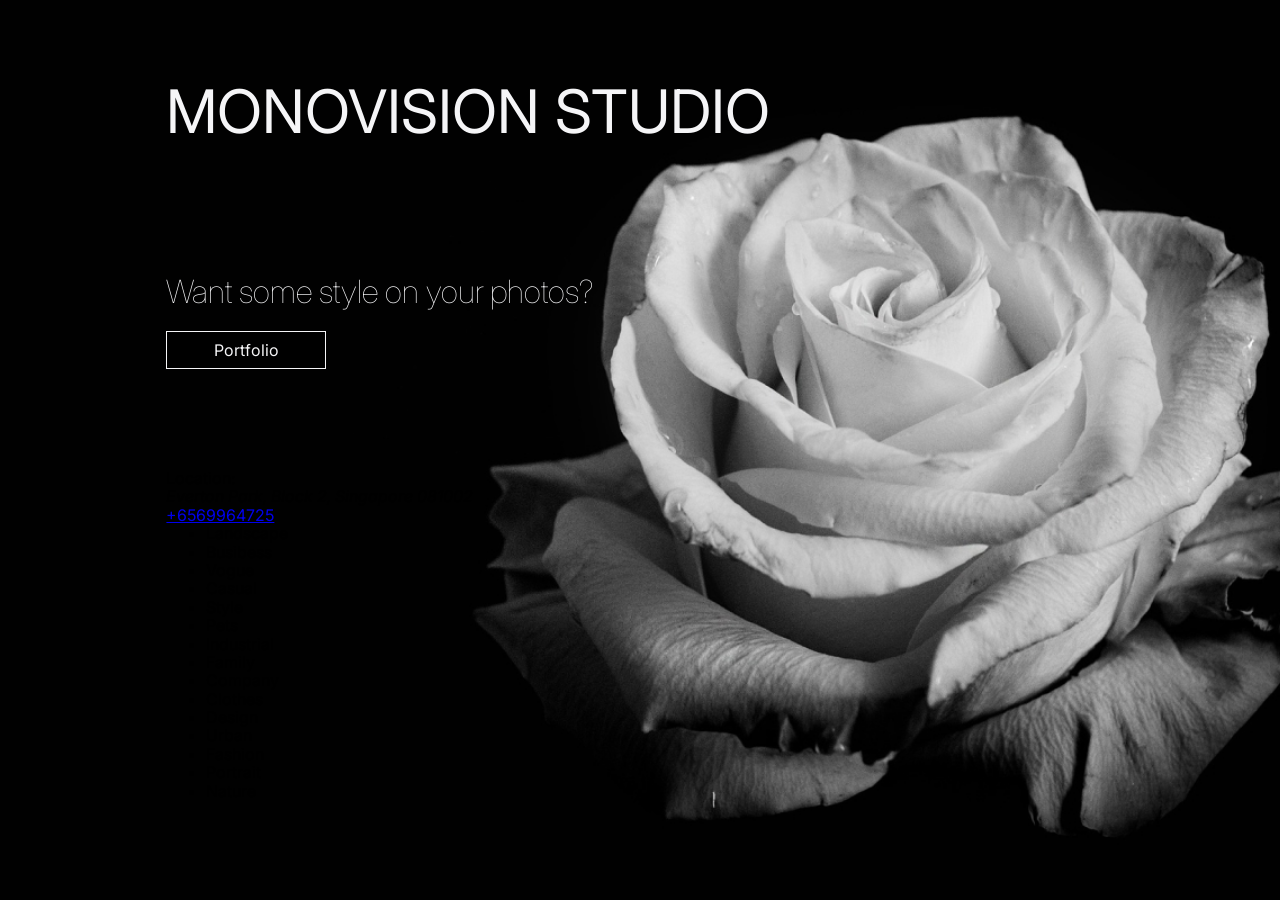
==== src/index.html @ ea8bfd0a "first commit" ====
<!DOCTYPE html>
<html lang="en">
	<head>
		<meta charset="UTF-8" />
		<meta name="viewport" content="width=device-width, initial-scale=1.0" />
		<meta name="description" content="Website for Monovision Studio" />
		<meta name="author" content="Awesome student" />
		<title>Monovision Studio</title>
		<link rel="stylesheet" href="css/modern-normalize.min.css" />
		<link
			href="https://fonts.googleapis.com/css2?family=Inter:ital,opsz,wght@0,14..32,100..900;1,14..32,100..900&display=swap"
			rel="stylesheet"
		/>
		<link rel="stylesheet" href="css/style.css" />
	</head>
	<body>
		<main>
			<section class="promo">
				<div class="container">
					<h1 class="promo__title">
						Monovision Studio
					</h1>
					<h2 class="promo__subtitle">
						Want some style on your photos?
					</h2>
					<button class="btn">
						portfolio
					</button>
					<div class="promo__address">
						Location:
						<address>
							Everton Park, Block 2, Singapore 081002
						</address>
						<a href="tel:+6569964725">
								+6569964725
						</a>
					</div>
					<ul class="keywords">
					<li>Landscape</li>
					<li>Busibess</li>
					<li>Vogue</li>
					<li>Casual</li>
					<li>Style</li>
					<li>Pets</li>
					<li>Industrial</li>
					<li>Family</li>
					<li>Company</li>
					<li>Clothes</li>
					<li>Design</li>
					<li>Urban</li>
					<li>Fashion</li>
					<li>Portrait</li>
					<li>Nature</li>
				</ul>
				</div>
			</section>
		</main>
	</body>
</html>
---- src/css/style.css ----
h1,
h2,
h3,
h4,
h5,
figure,
p,
ol,
ul {
	margin: 0;
}

ol[role="list"],
ul[role="list"] {
	list-style: none;
	padding-inline: 0;
}

h1,
h2,
h3,
h4,
h5 {
	font-size: inherit;
	font-weight: inherit;
}

img {
	display: block;
	max-inline-size: 100%;
}

html {
	font-family: "Inter", sans-serif;
}

:root {
	--light-color: #f5f5f7;
	--dark-color: #221f20;
	--container-padding-inline: 13%;
	--footer-padding-inline: 10%;
}

.container {
	padding: 0 var(--container-padding-inline);
}

.promo {
	min-height: 100vh;
	background: url('../img/main_bg.jpg') center center / cover no-repeat;
	padding-top: 75px;

	.promo__title {
		font-family: 'Inter';
		font-style: normal;
		font-weight: 400;
		font-size: 60px;
		line-height: 73px;
		text-transform: uppercase;
		color: var(--light-color, #f5f5f7);
    }

	.promo__subtitle{
		padding-top: 124px;
		font-family: 'Inter';
		font-style: normal;
		font-weight: 100;
		font-size: 32px;
		line-height: 39px;
		color: var(--light-color, #F5F5F7);
	}
}

.btn {
	margin-top: 20px;
	width: 160px;
	height: 38px;
	border: 1px solid var(--light-color, #F5F5F7);
	font-size: 16px;
	font-weight: Thin;
	color: var(--light-color, #F5F5F7);
	background-color: #000;
	font-family: 'Inter';
	text-transform: capitalize;
}

.promo__address {
	margin-top: 100px;
}
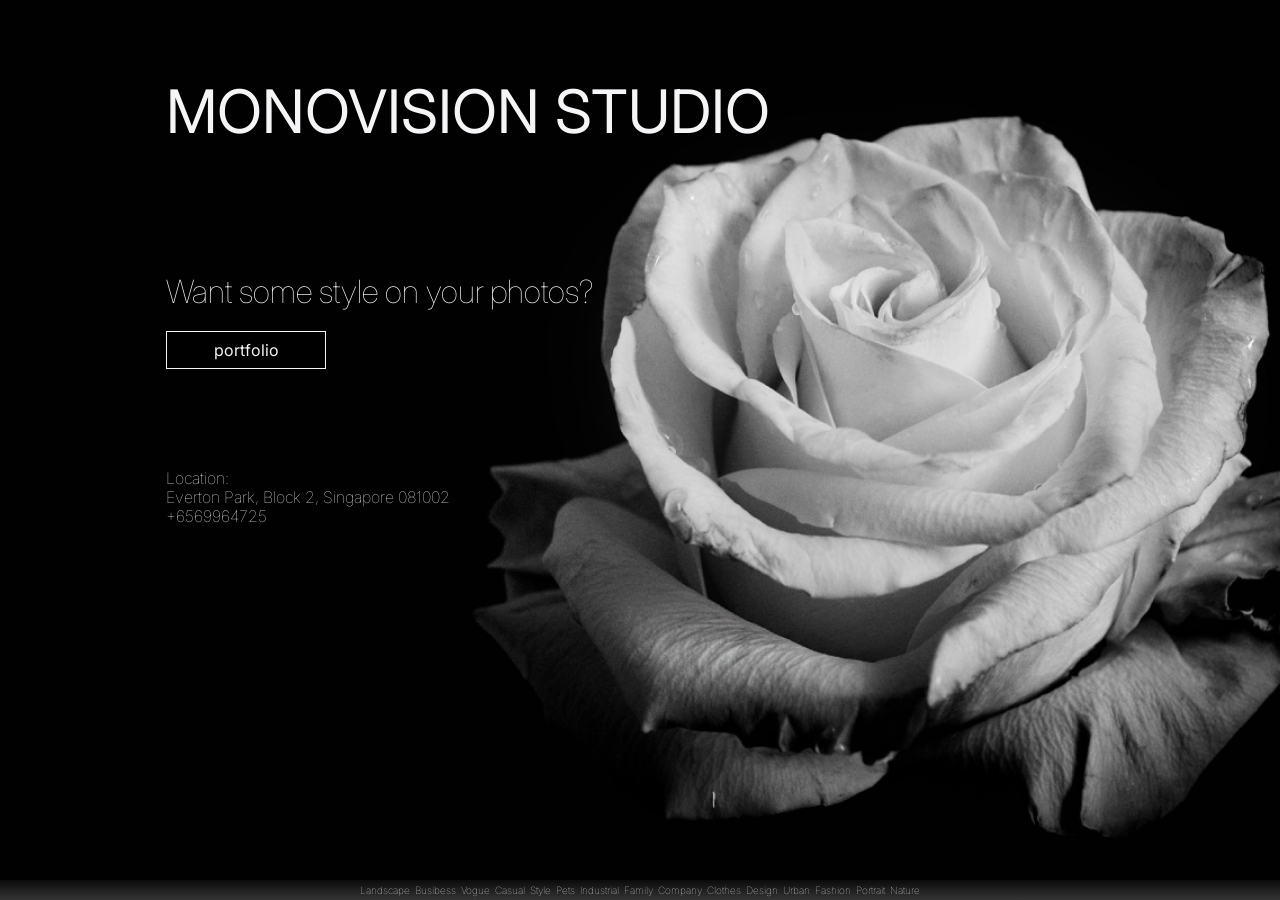
==== commit cf439b01: "first section ready" ====
--- a/src/index.html
+++ b/src/index.html
@@ -23,9 +23,9 @@
 					<h2 class="promo__subtitle">
 						Want some style on your photos?
 					</h2>
-					<button class="btn">
+					<a href="#" class="btn">
 						portfolio
-					</button>
+					</a>
 					<div class="promo__address">
 						Location:
 						<address>
@@ -35,7 +35,8 @@
 								+6569964725
 						</a>
 					</div>
-					<ul class="keywords">
+				</div>
+				<ul class="keywords">
 					<li>Landscape</li>
 					<li>Busibess</li>
 					<li>Vogue</li>
@@ -52,7 +53,6 @@
 					<li>Portrait</li>
 					<li>Nature</li>
 				</ul>
-				</div>
 			</section>
 		</main>
 	</body>
--- a/src/css/style.css
+++ b/src/css/style.css
@@ -46,6 +46,7 @@
 }
 
 .promo {
+	position: relative;
 	min-height: 100vh;
 	background: url('../img/main_bg.jpg') center center / cover no-repeat;
 	padding-top: 75px;
@@ -69,21 +70,80 @@
 		line-height: 39px;
 		color: var(--light-color, #F5F5F7);
 	}
+
+	.promo__address {
+		margin-top: 100px;
+		font-family: 'Inter';
+		font-style: normal;
+		font-weight: 100;
+		font-size: 16px;
+		line-height: 19px;
+		color: #F5F5F7;
+			address {
+				font-family: 'Inter';
+				font-style: normal;
+				font-weight: 100;
+				font-size: 16px;
+				line-height: 19px;
+				color: inherit;
+			}
+			a {
+				font-family: 'Inter';
+				font-style: normal;
+				font-weight: 100;
+				font-size: 16px;
+				line-height: 19px;
+				color: inherit;
+				text-decoration: none;
+			}
+	}
+
 }
 
 .btn {
+	display: flex;
+	justify-content: center;
+	align-items: center;
+	text-align: center;
 	margin-top: 20px;
+	text-decoration: none;
 	width: 160px;
-	height: 38px;
+	min-height: 38px;
+	padding: 3px 10px;
 	border: 1px solid var(--light-color, #F5F5F7);
 	font-size: 16px;
 	font-weight: Thin;
 	color: var(--light-color, #F5F5F7);
 	background-color: #000;
-	font-family: 'Inter';
-	text-transform: capitalize;
+	cursor: pointer;
 }
 
-.promo__address {
-	margin-top: 100px;
+.btn:hover {
+	border: 1px solid rgb(255, 168, 255);
+}
+
+.keywords {
+	display: flex;
+	justify-content: space-between;
+	align-items: center;
+	gap: 5px;
+	position: absolute;
+	bottom: 0;
+	width: 100%;
+	height: 20px;
+	padding: 0 360px;
+	background: linear-gradient(
+		180deg,
+		rgba(255, 255, 255, 0.04) 0%,
+		rgba(255, 255, 255, 0.12) 50%,
+		rgba(255, 255, 255, 0.2) 100%
+	);
+	li {
+		list-style-type: none;
+		color: var(--light-color);
+		font-size: 10px;
+		font-weight: 100;
+		line-height: 12px;
+	}
+	
 }
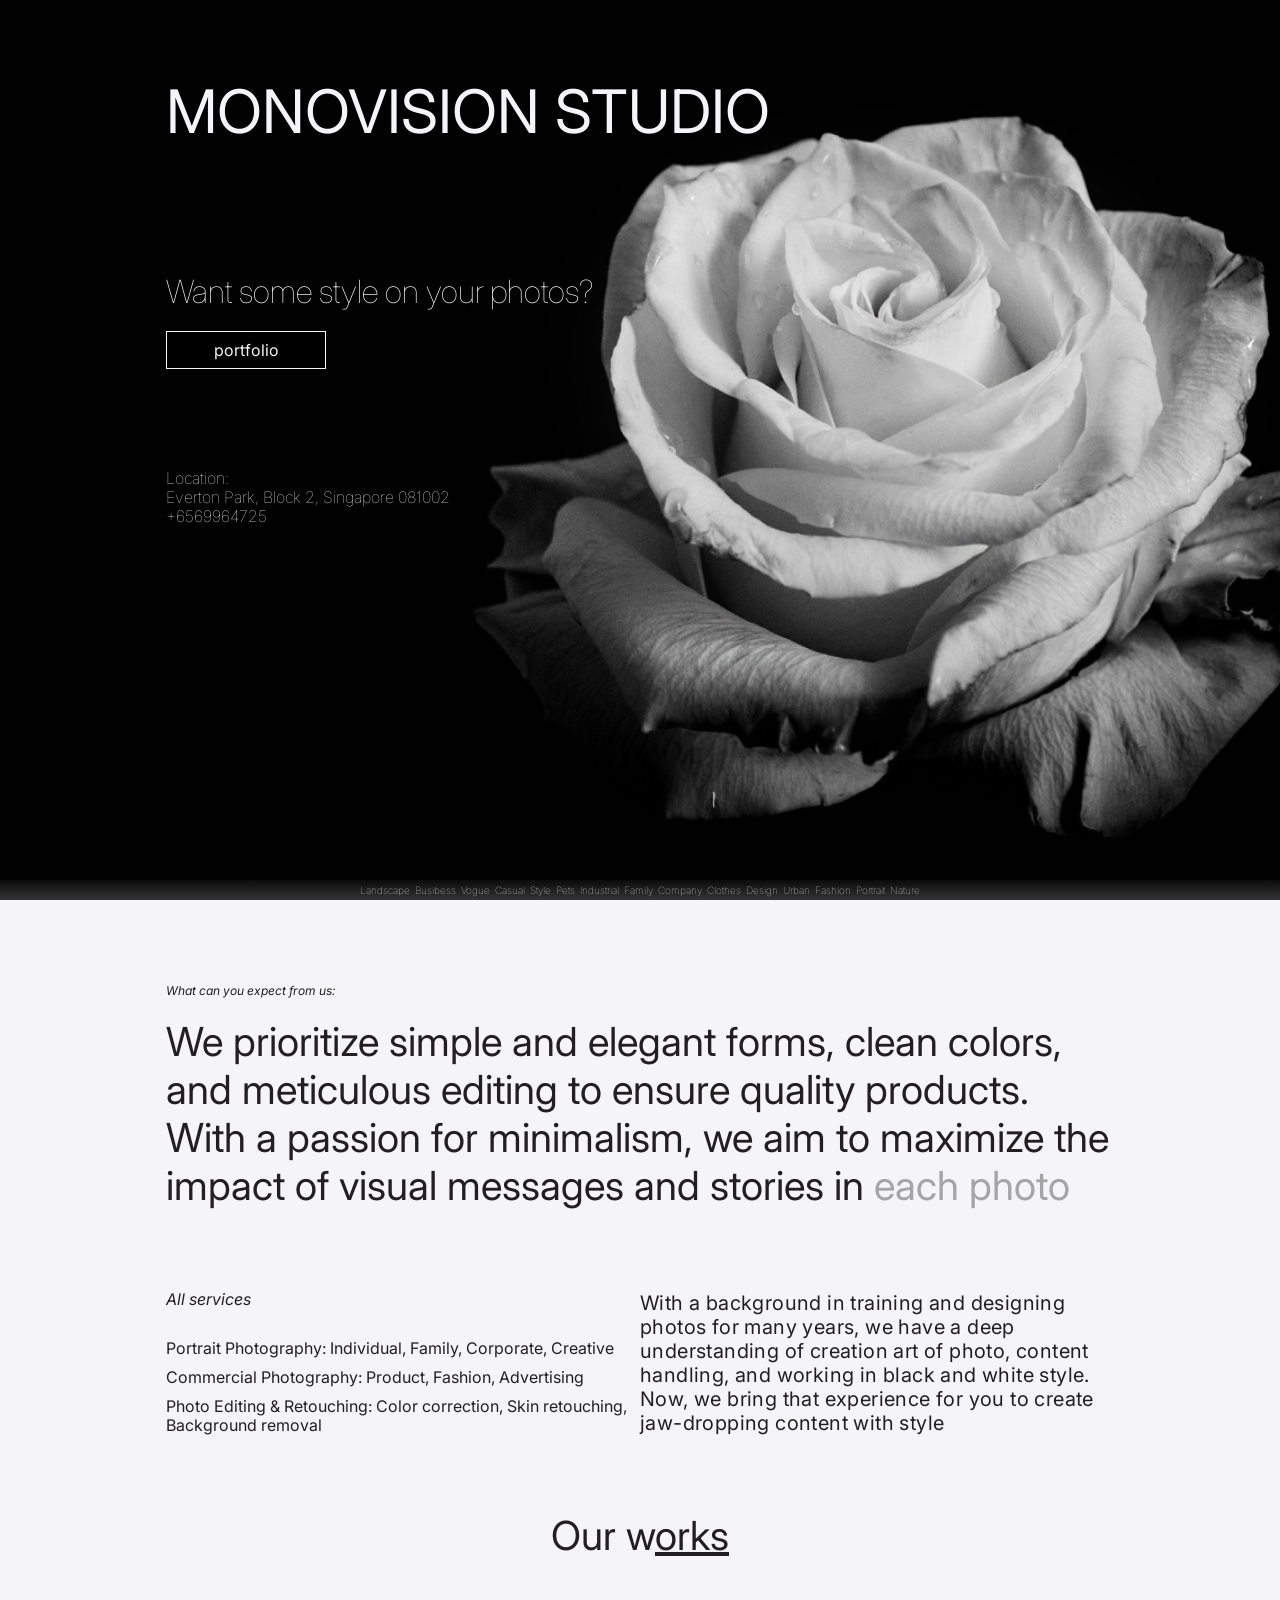
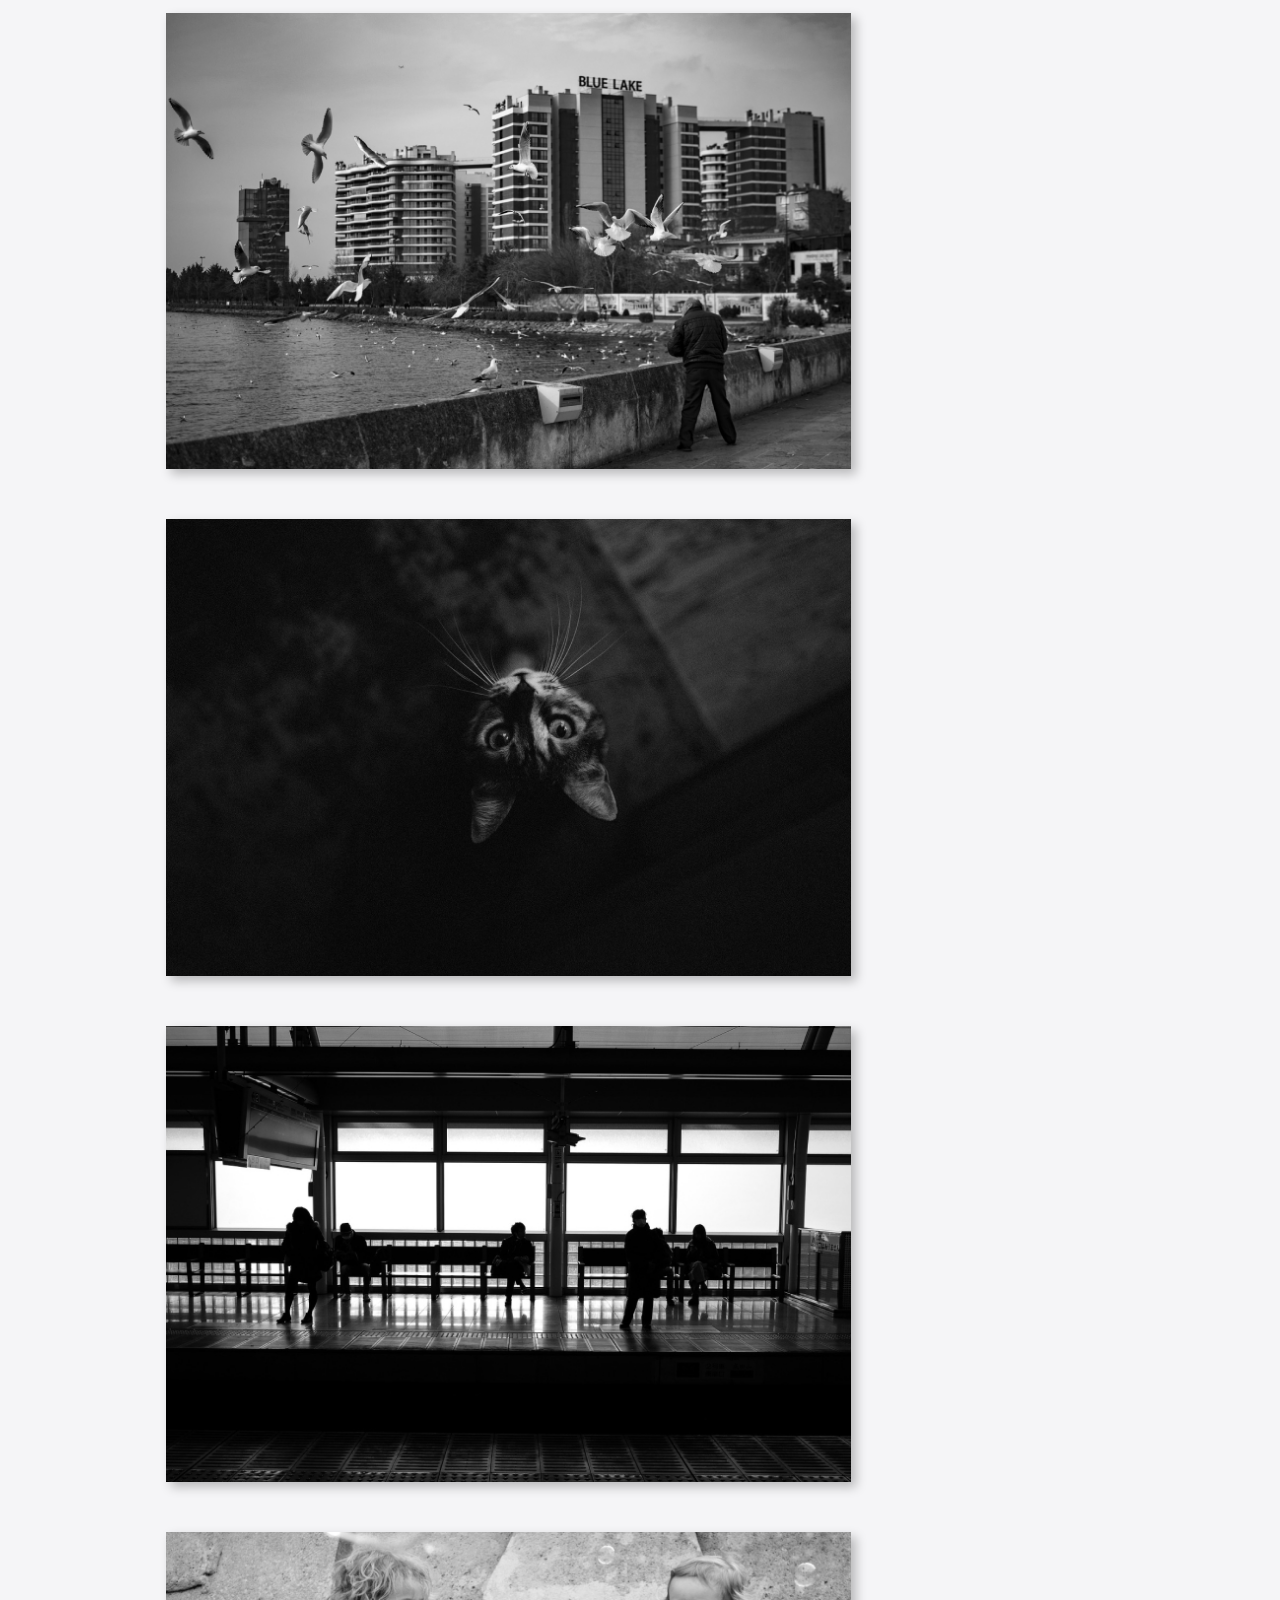
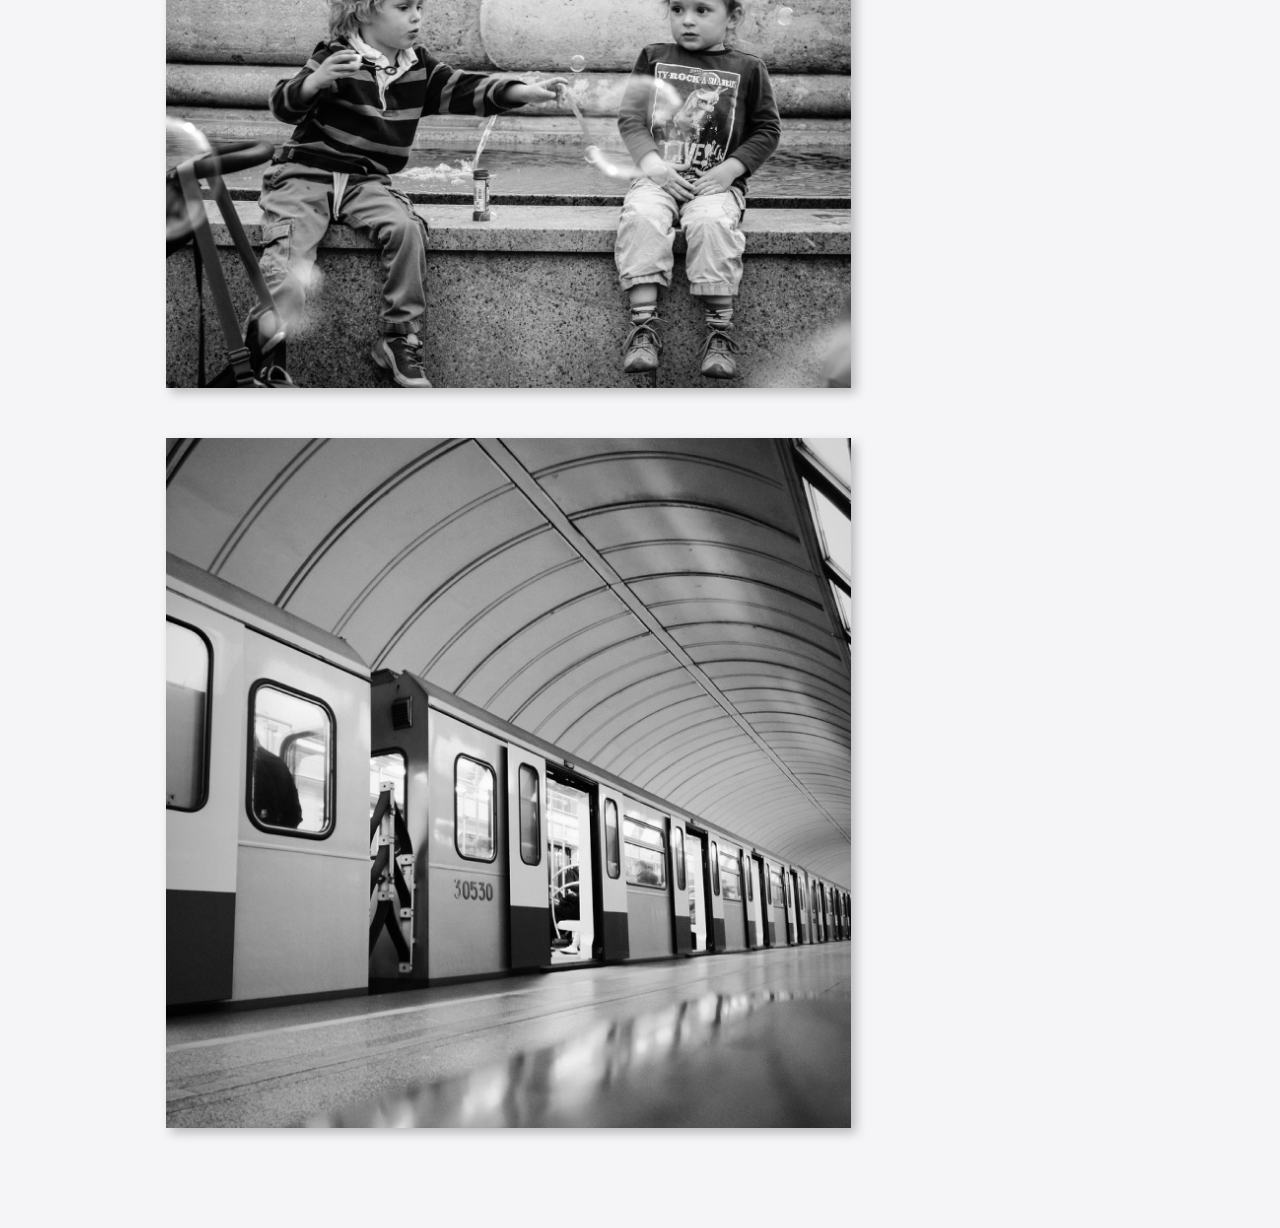
==== commit 94e4e303: "three sections added" ====
--- a/src/index.html
+++ b/src/index.html
@@ -54,6 +54,50 @@
 					<li>Nature</li>
 				</ul>
 			</section>
+			<section class="about">
+				<div class="container">
+					<h2 class="about__title">
+						What can you expect from us:
+					</h2>
+					<p class="about__text">
+						We prioritize simple and elegant forms, clean colors, and meticulous editing to ensure quality products. With a passion for minimalism, we aim to maximize the impact of visual messages and stories in <span>each photo</span>
+					</p>
+					<div class="about__services-types">
+						<div class="about__services">
+							<div class="about__services__subtitle">
+								All services
+							</div>
+							<ul class="about__services-list">
+								<li>Portrait Photography: Individual, Family, Corporate, Creative
+								</li>
+								<li>Commercial Photography: Product, Fashion, Advertising
+								</li>
+								<li>
+								Photo Editing & Retouching: Color correction, Skin retouching, Background removal
+								</li>
+							</ul>			
+						</div>
+						<div class="about__services-text">
+							With a background in training and designing photos for many years, we have a deep understanding of creation art of photo, content handling, and working in black and white style. 
+							Now, we bring that experience for you to create jaw-dropping content with style
+						</div>
+					</div>
+				</div>
+			</section>
+			<section class="works">
+				<div class="container">
+					<h2 class="works__title">
+						Our w<span>orks</span>
+					</h2>
+					<div class="works__templates">
+						<img src="img/works/bridge.jpg" alt="bridge" class="works__templates-pics">
+						<img src="img/works/cat.jpg" alt="cat" class="works__templates-pics">
+						<img src="img/works/train.jpg" alt="train" class="works__templates-pics">
+						<img src="img/works/children.jpg" alt="children" class="works__templates-pics">
+						<img src="img/works/underground.jpg" alt="underground" class="works__templates-pics">
+					</div>
+				</div>
+			</section>
 		</main>
 	</body>
 </html>
--- a/src/css/style.css
+++ b/src/css/style.css
@@ -146,4 +146,120 @@
 		line-height: 12px;
 	}
 	
-}+}
+
+.about {
+	background-color: var(--light-color);
+	padding-top: 83px;
+
+		.about__title {
+		font-style: italic;
+		font-weight: 400;
+		font-size: 12px;
+		line-height: 15px;
+		color: var(--dark-color);
+		}
+
+		.about__text {
+		padding-top: 20px;
+		max-width: 1100px;
+		min-height: 192px;
+		font-style: normal;
+		font-weight: 400;
+		font-size: 40px;
+		line-height: 48px;
+		color: var(--dark-color);
+
+			span {
+				color: #A5A5A5;
+			}
+		}
+
+	.about__services-types {
+		padding-top: 80px;
+		display: flex;
+		justify-content: space-between;
+
+		.about__services {
+			max-width: 50%;
+		}
+
+		.about__services-text {
+			max-width: 50%;
+			align-self: end;
+			font-style: normal;
+			font-weight: 400;
+			font-size: 20px;
+			line-height: 24px;
+			letter-spacing: 0.02em;
+			color: var(--dark-color)
+		}
+
+		.about__services__subtitle {
+			font-style: italic;
+			font-weight: 400;
+			font-size: 16px;
+			line-height: 19px;
+			color: var(--dark-color);
+		}
+
+		ul {
+			margin-top: 20px;
+			padding-left: 0px;
+
+			li {
+				list-style-type: none;
+				padding-top: 10px;
+				font-style: normal;
+				font-weight: 400;
+				font-size: 16px;
+				line-height: 19px;
+				color: var(--dark-color);
+			}
+		}
+
+	}
+}
+
+.works {
+	padding-top: 77px;
+	min-height: 1000px;
+	background-color: var(--light-color);
+
+	.works__title {
+		text-align: center;
+		font-style: normal;
+		font-weight: 400;
+		font-size: 40px;
+		line-height: 48px;
+		color: var(--dark-color);
+
+			span {
+				line-height: 48px;
+				color: var(--dark-color);
+				text-decoration: underline;
+			}
+	}
+
+	.works__templates {
+		margin-top: 53px;
+		display: flex;
+		flex-wrap: wrap;
+		justify-content: center;
+		row-gap: 50px;
+		column-gap: 30px;
+		padding-bottom: 100px;
+
+		.works__templates-pics {
+			/* width: 49%; */
+			max-width: 685px;
+			background: url(bridge-4915764_1280.jpg);
+			box-shadow: 5px 5px 10px rgba(0, 0, 0, 0.25);
+		}
+
+	}
+
+	.works__templates:last-child {
+			 justify-content: start;
+		}
+}
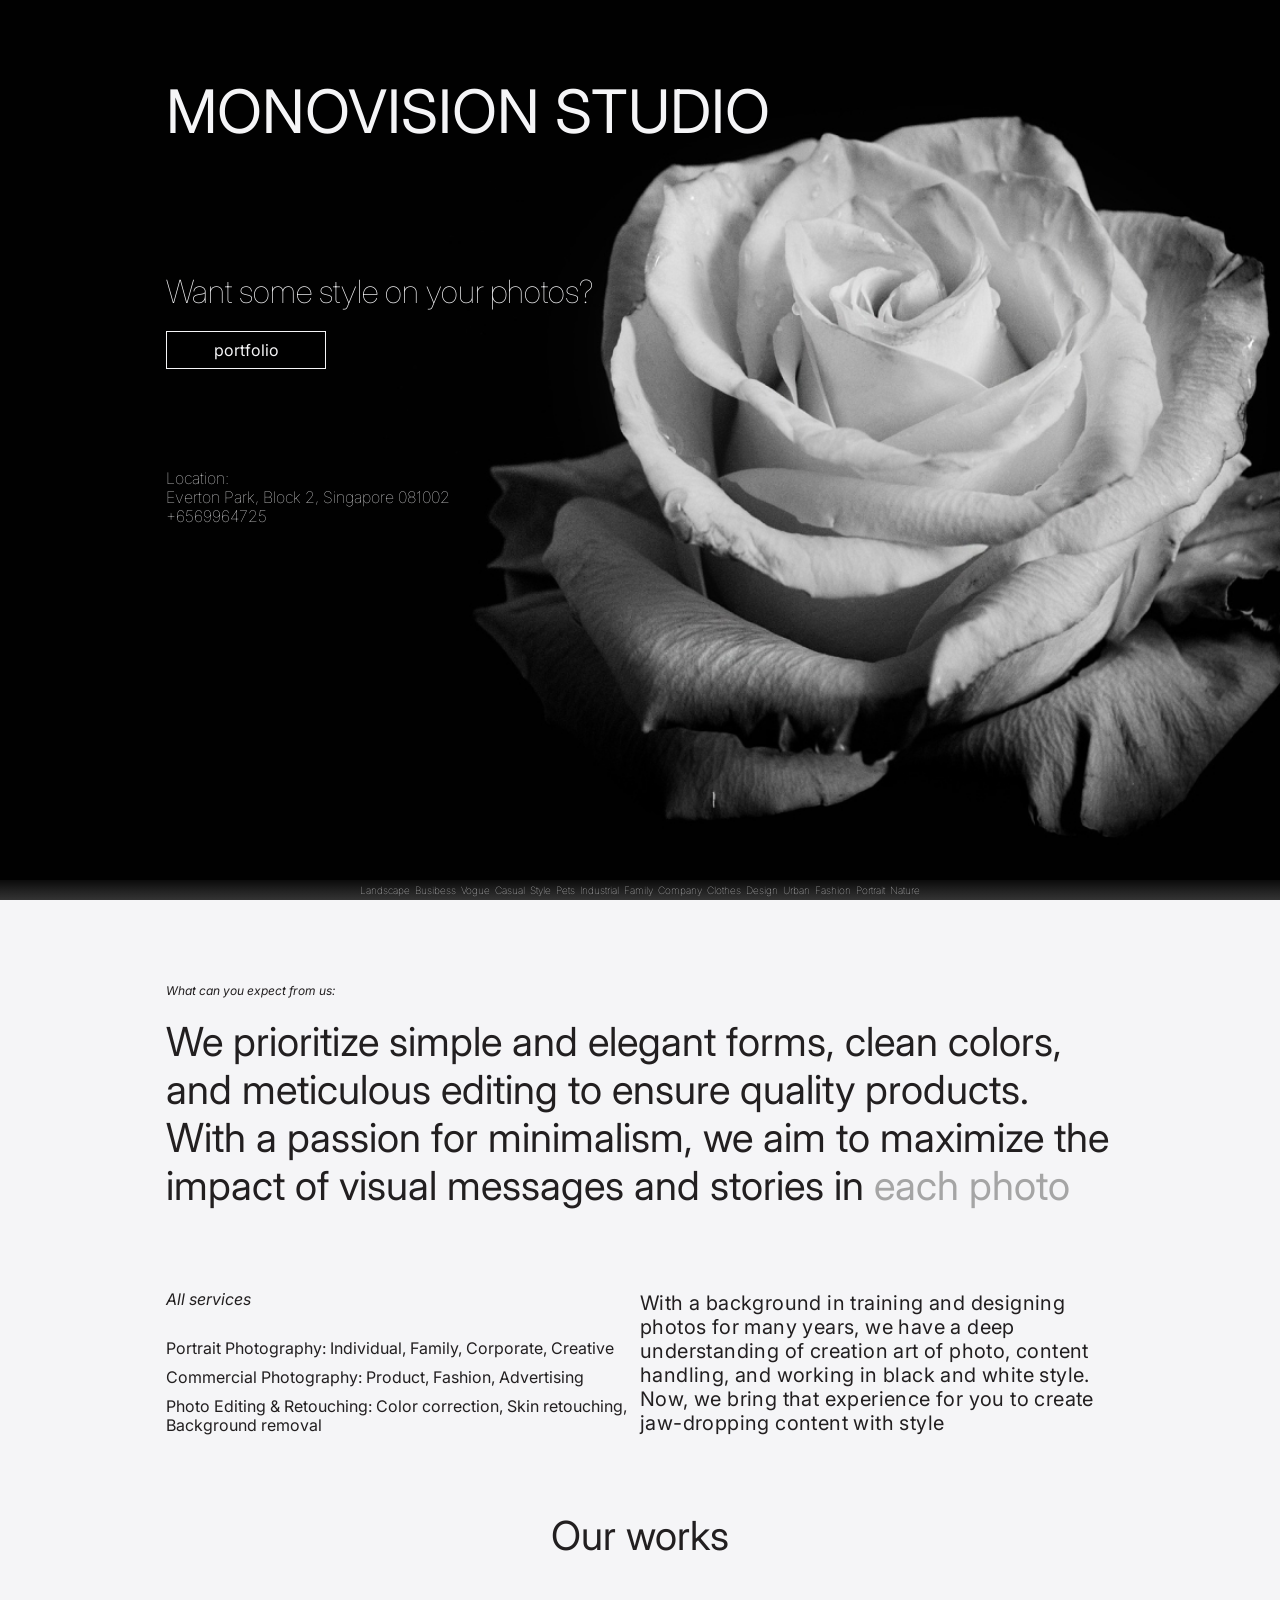
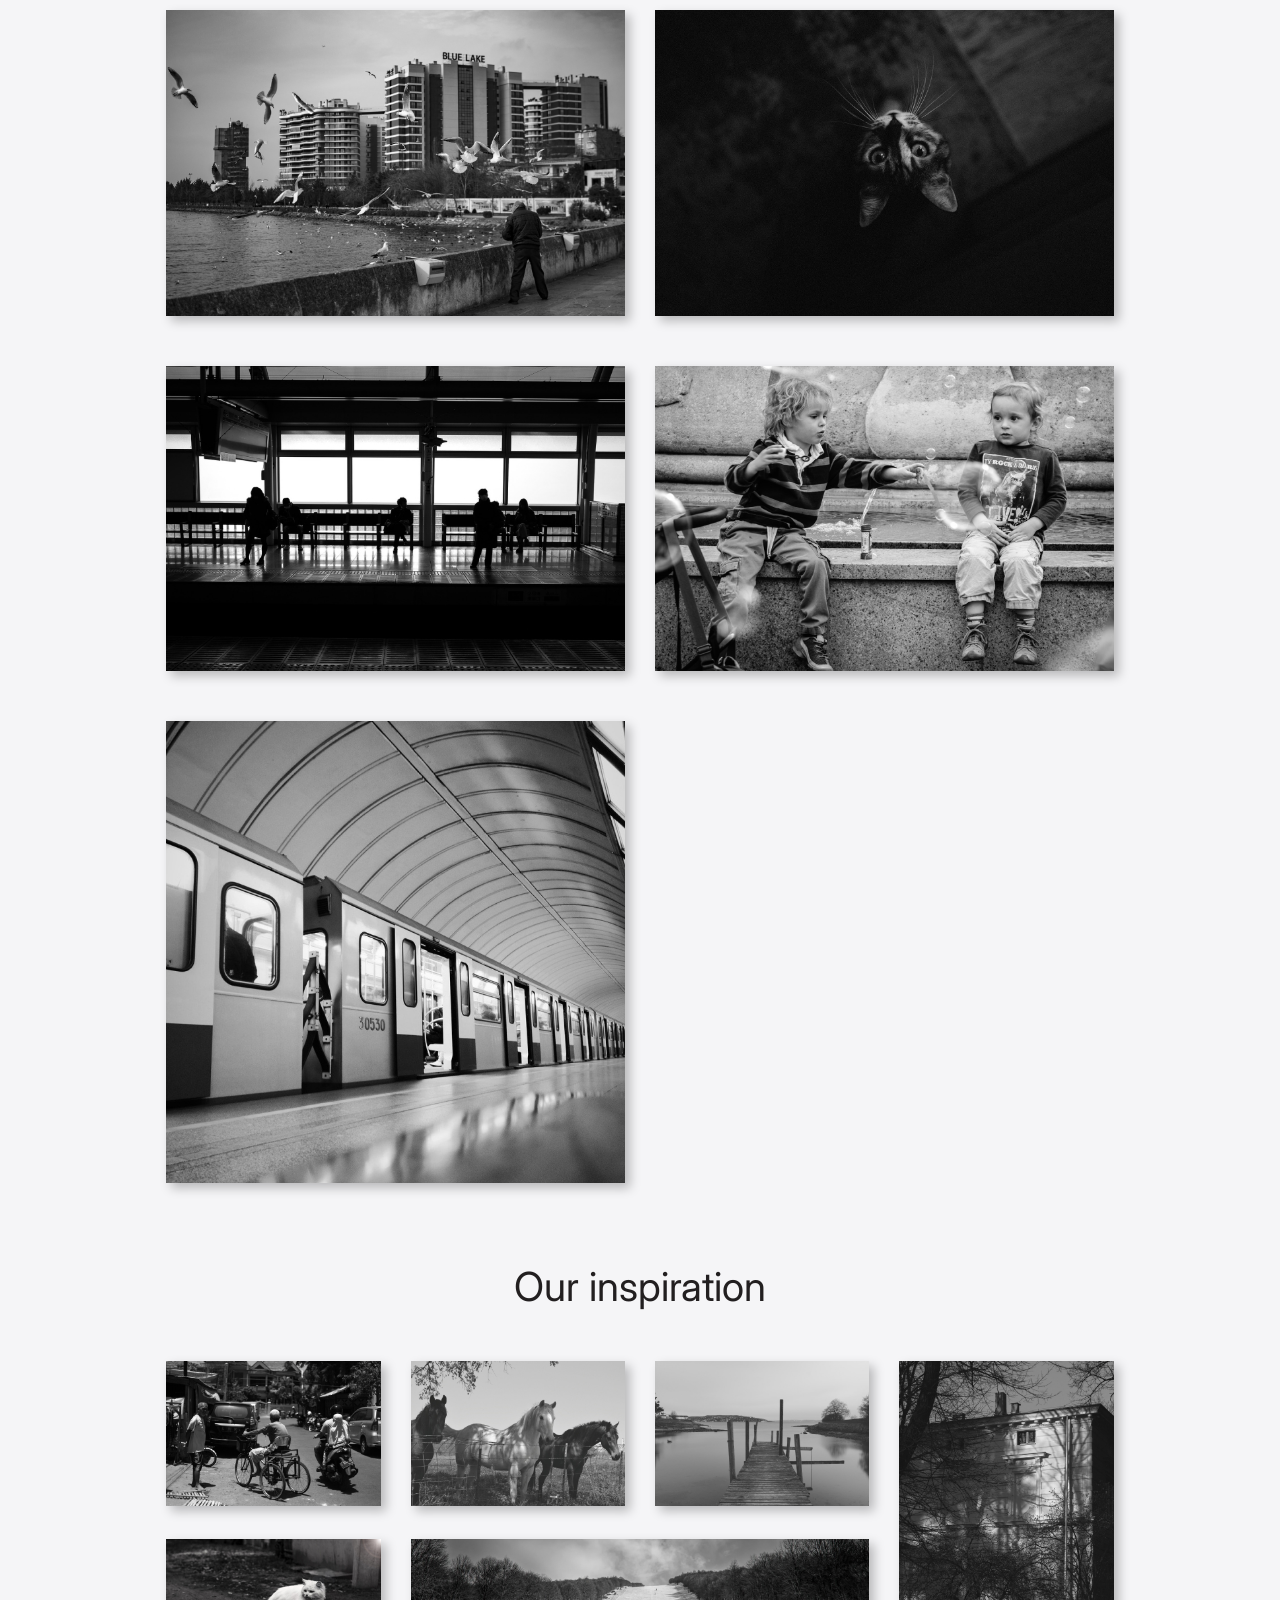
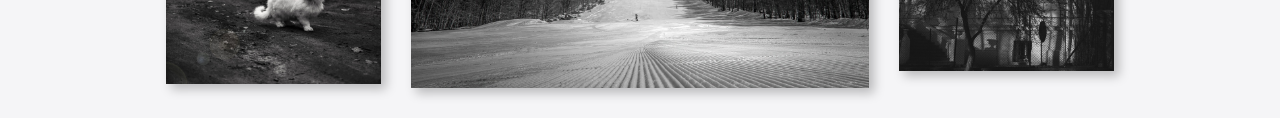
==== commit eee52d5e: "Grids attached. And new section inspiration" ====
--- a/src/index.html
+++ b/src/index.html
@@ -87,7 +87,7 @@
 			<section class="works">
 				<div class="container">
 					<h2 class="works__title">
-						Our w<span>orks</span>
+						Our works
 					</h2>
 					<div class="works__templates">
 						<img src="img/works/bridge.jpg" alt="bridge" class="works__templates-pics">
@@ -98,6 +98,33 @@
 					</div>
 				</div>
 			</section>
+			<section class="inspiration">
+				<div class="container">
+					<h2 class="inspiration__title">
+						Our inspiration
+					</h2>
+					<div class="inspiration__grid">
+						<div class="inspiration__grid-item">
+							<img src="img/inspiration/man.jpg" alt="man" class="inspiration__grid-img">
+						</div>
+						<div class="inspiration__grid-item">
+							<img src="img/inspiration/horses.jpg" alt="horses" class="inspiration__grid-img">
+						</div>
+						<div class="inspiration__grid-item">
+							<img src="img/inspiration/bridge.jpg" alt="bridge" class="inspiration__grid-img">
+						</div>
+						<div class="inspiration__grid-item">
+							<img src="img/inspiration/cat.jpg" alt="cat" class="inspiration__grid-img">
+						</div>
+						<div class="inspiration__grid-item wide">
+							<img src="img/inspiration/sky.jpg" alt="sky" class="inspiration__grid-img">
+						</div>
+						<div class="inspiration__grid-item tall">
+							<img src="img/inspiration/tenement.jpg" alt="tenement" class="inspiration__grid-img">
+						</div>
+					</div>
+				</div>
+			</section>
 		</main>
 	</body>
 </html>
--- a/src/css/style.css
+++ b/src/css/style.css
@@ -234,32 +234,62 @@
 		line-height: 48px;
 		color: var(--dark-color);
 
-			span {
+			/* span {
 				line-height: 48px;
 				color: var(--dark-color);
 				text-decoration: underline;
-			}
+			} */
 	}
 
 	.works__templates {
-		margin-top: 53px;
-		display: flex;
-		flex-wrap: wrap;
-		justify-content: center;
+		margin-top: 50px;
+		display: grid;
+		grid-template-columns: repeat(2, minmax(auto, 1fr));
+		grid-template-rows: repeat(auto-fill, 1fr);
+		column-gap: 30px;
 		row-gap: 50px;
-		column-gap: 30px;
-		padding-bottom: 100px;
 
 		.works__templates-pics {
-			/* width: 49%; */
-			max-width: 685px;
-			background: url(bridge-4915764_1280.jpg);
+			width: 100%;
 			box-shadow: 5px 5px 10px rgba(0, 0, 0, 0.25);
 		}
-
-	}
-
-	.works__templates:last-child {
-			 justify-content: start;
-		}
-}
+	}
+}
+
+.inspiration {
+	background-color: var(--light-color);
+
+	.inspiration__title {
+		padding-top: 80px;
+		text-align: center;
+		font-style: normal;
+		font-weight: 400;
+		font-size: 40px;
+		line-height: 48px;
+		color: var(--dark-color);
+	}
+
+	.inspiration__grid {
+		margin-top: 50px;
+		display: grid;
+		grid-template-columns: repeat(4, minmax(auto, 1fr));
+		grid-template-rows: repeat(2, minmax(auto, 1fr));
+		gap: 30px;
+	}
+
+	.inspiration__grid-img {
+		width: 100%;
+		box-shadow: 5px 5px 10px rgba(0, 0, 0, 0.25);
+	}
+
+	.wide {
+		grid-column: 2 / span 2;
+		grid-row: 2;
+	}
+
+	.tall {
+		grid-column: 4;
+		grid-row: 1 / span 3;
+	}
+
+}
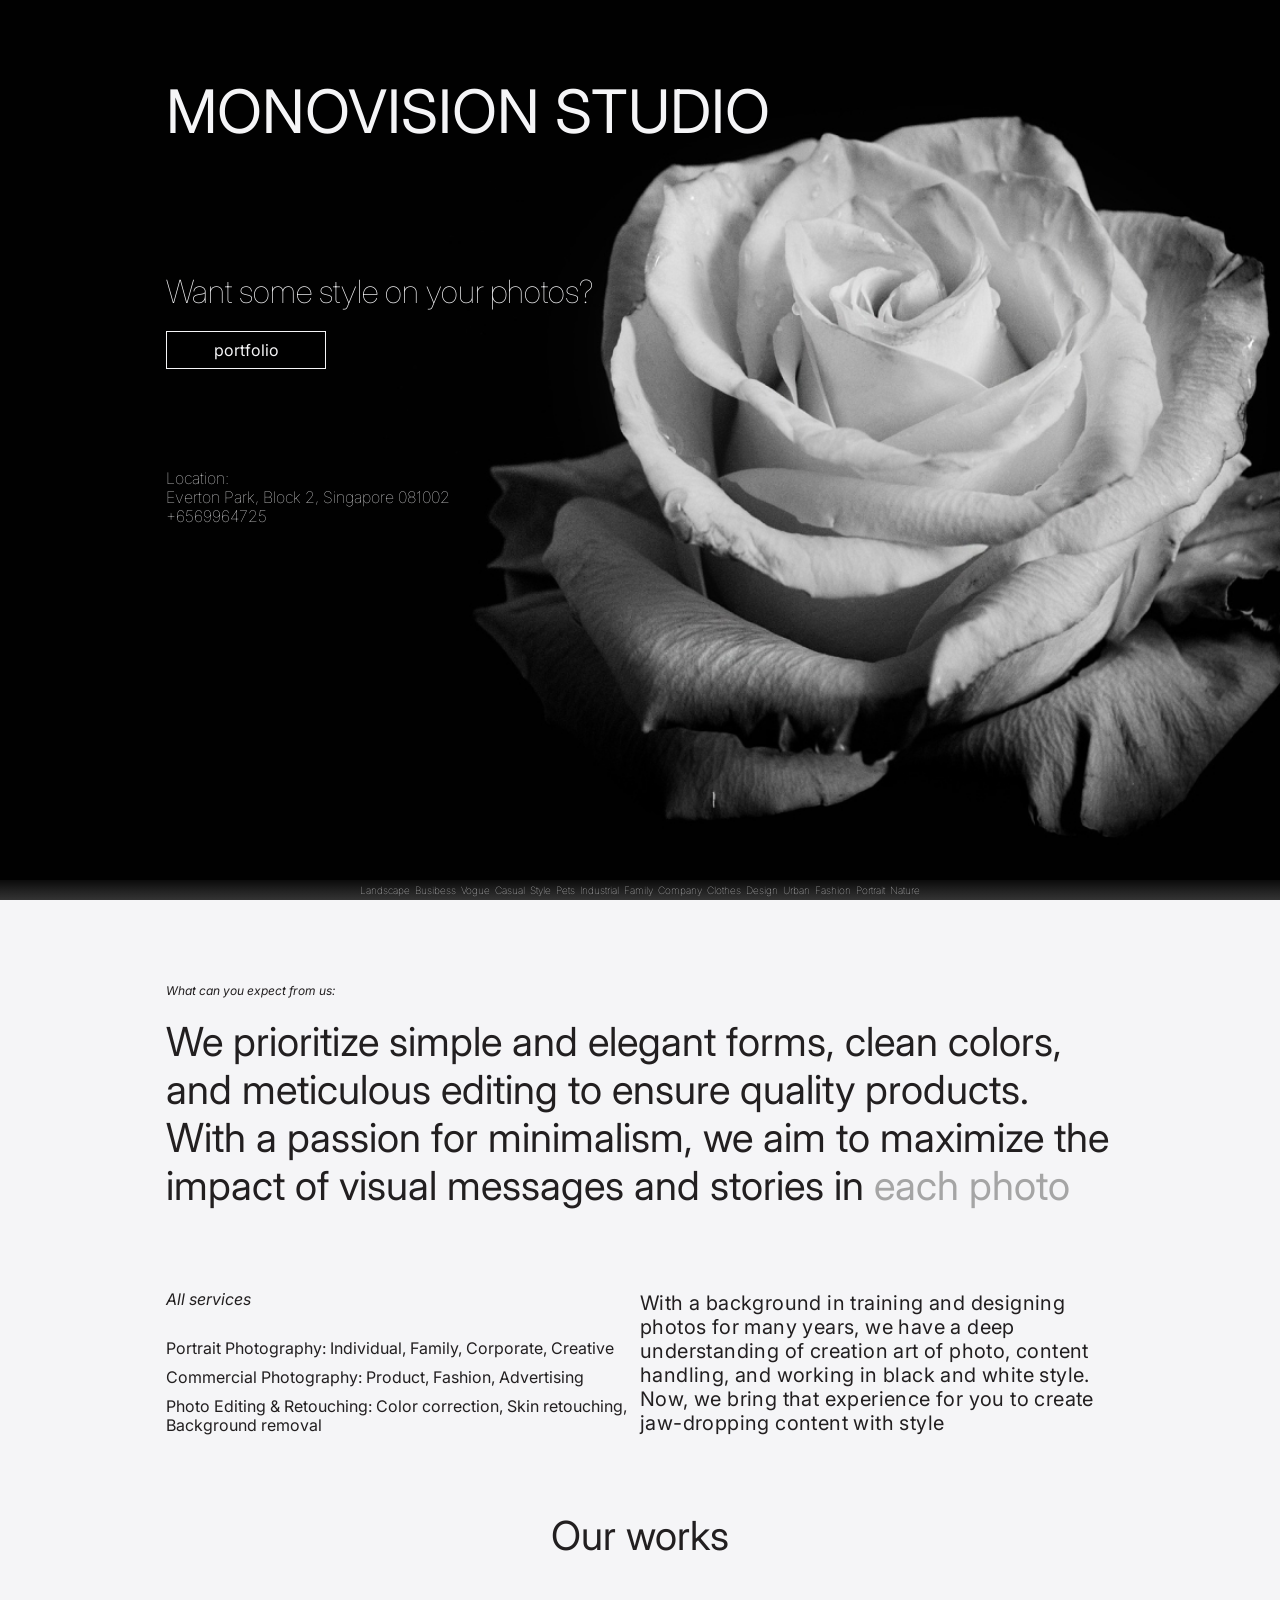
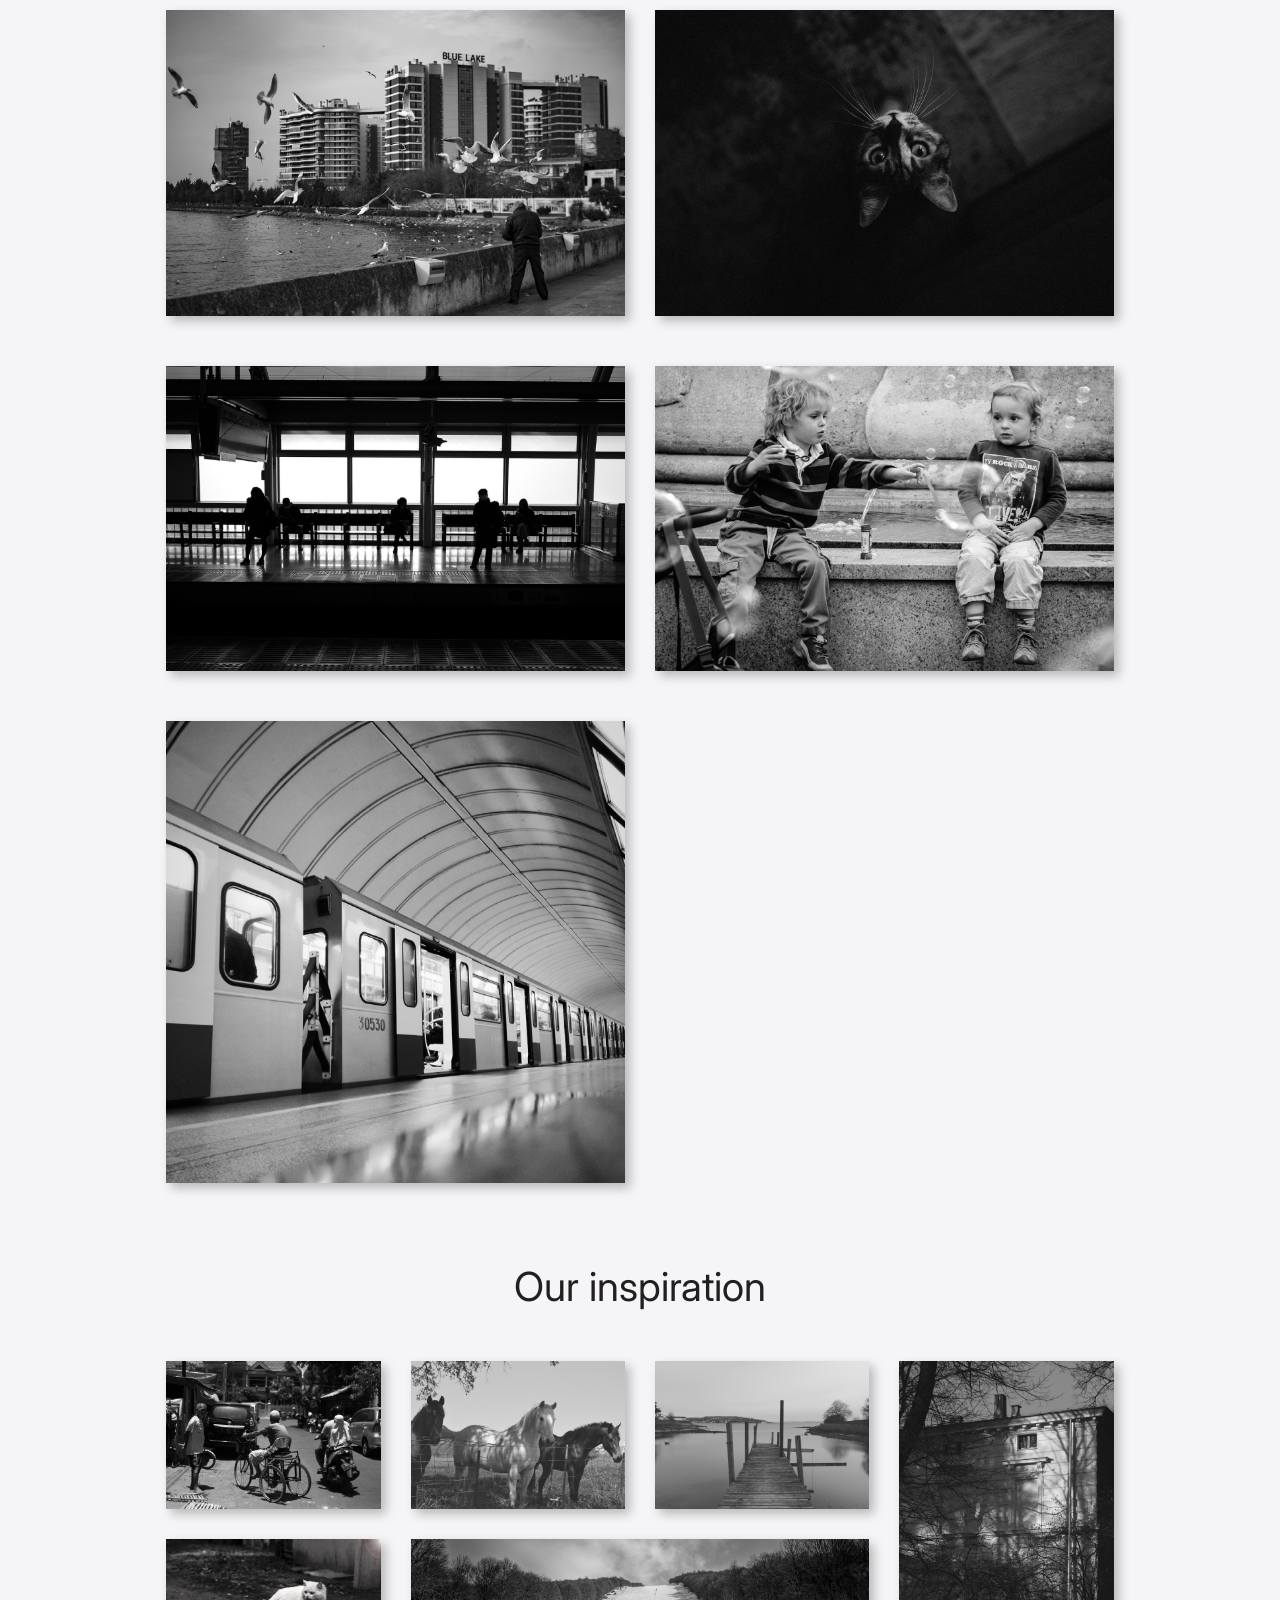
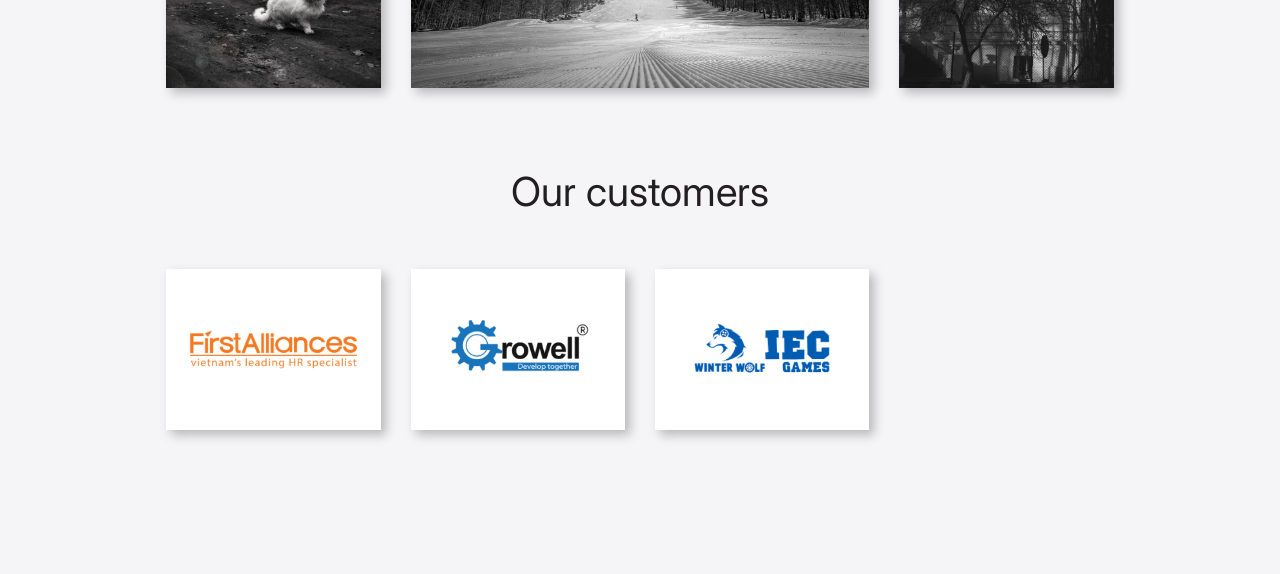
==== commit 7ab5c602: "added new section customers. Added object-fit to inspiration, some bugs fixed" ====
--- a/src/index.html
+++ b/src/index.html
@@ -125,6 +125,24 @@
 					</div>
 				</div>
 			</section>
+			<section class="customers">
+				<div class="container">
+					<h2 class="customers__title">
+						Our customers
+					</h2>
+					<div class="customers__wrapper">
+						<div class="customers__wrapper-item">
+							<img src="logo/logo-first-alliances.jpg" alt="FirstAlliances_logo" class="customers__wrapper-img">
+						</div>
+						<div class="customers__wrapper-item">
+							<img src="logo/logo-growell.jpg" alt="Growell_logo" class="customers__wrapper-img">
+						</div>
+						<div class="customers__wrapper-item">
+							<img src="logo/logo-iec-winter-wolf.jpg" alt="IEC_logo" class="customers__wrapper-img">
+						</div>
+					</div>
+				</div>
+			</section>
 		</main>
 	</body>
 </html>
--- a/src/css/style.css
+++ b/src/css/style.css
@@ -223,7 +223,6 @@
 
 .works {
 	padding-top: 77px;
-	min-height: 1000px;
 	background-color: var(--light-color);
 
 	.works__title {
@@ -273,13 +272,16 @@
 		margin-top: 50px;
 		display: grid;
 		grid-template-columns: repeat(4, minmax(auto, 1fr));
-		grid-template-rows: repeat(2, minmax(auto, 1fr));
+		grid-template-rows: minmax(auto, 1fr);
+		grid-auto-rows: minmax(auto, 1fr);
 		gap: 30px;
 	}
 
 	.inspiration__grid-img {
 		width: 100%;
+		height: 100%;
 		box-shadow: 5px 5px 10px rgba(0, 0, 0, 0.25);
+		object-fit: cover;
 	}
 
 	.wide {
@@ -289,7 +291,38 @@
 
 	.tall {
 		grid-column: 4;
-		grid-row: 1 / span 3;
-	}
-
+		grid-row: 1 / span 2;
+	}
+
+}
+
+.customers {
+	background-color: var(--light-color);
+	padding: 80px 0 144px 0;
+
+	.customers__title {
+		text-align: center;
+		font-style: normal;
+		font-weight: 400;
+		font-size: 40px;
+		line-height: 48px;
+		color: var(--dark-color);
+	}
+
+	.customers__wrapper {
+		padding-top: 53px;
+		display: grid;
+		grid-template-columns: repeat(4, minmax(auto, 1fr));
+		grid-auto-columns: minmax(auto, 1fr);
+		grid-auto-rows: minmax(auto, 1fr);
+		gap: 30px;
+	}
+
+	.customers__wrapper-img {
+		width: 100%;
+	}
+
+	.customers__wrapper-item {
+		box-shadow: 5px 5px 10px rgba(0, 0, 0, 0.25);
+	}
 }
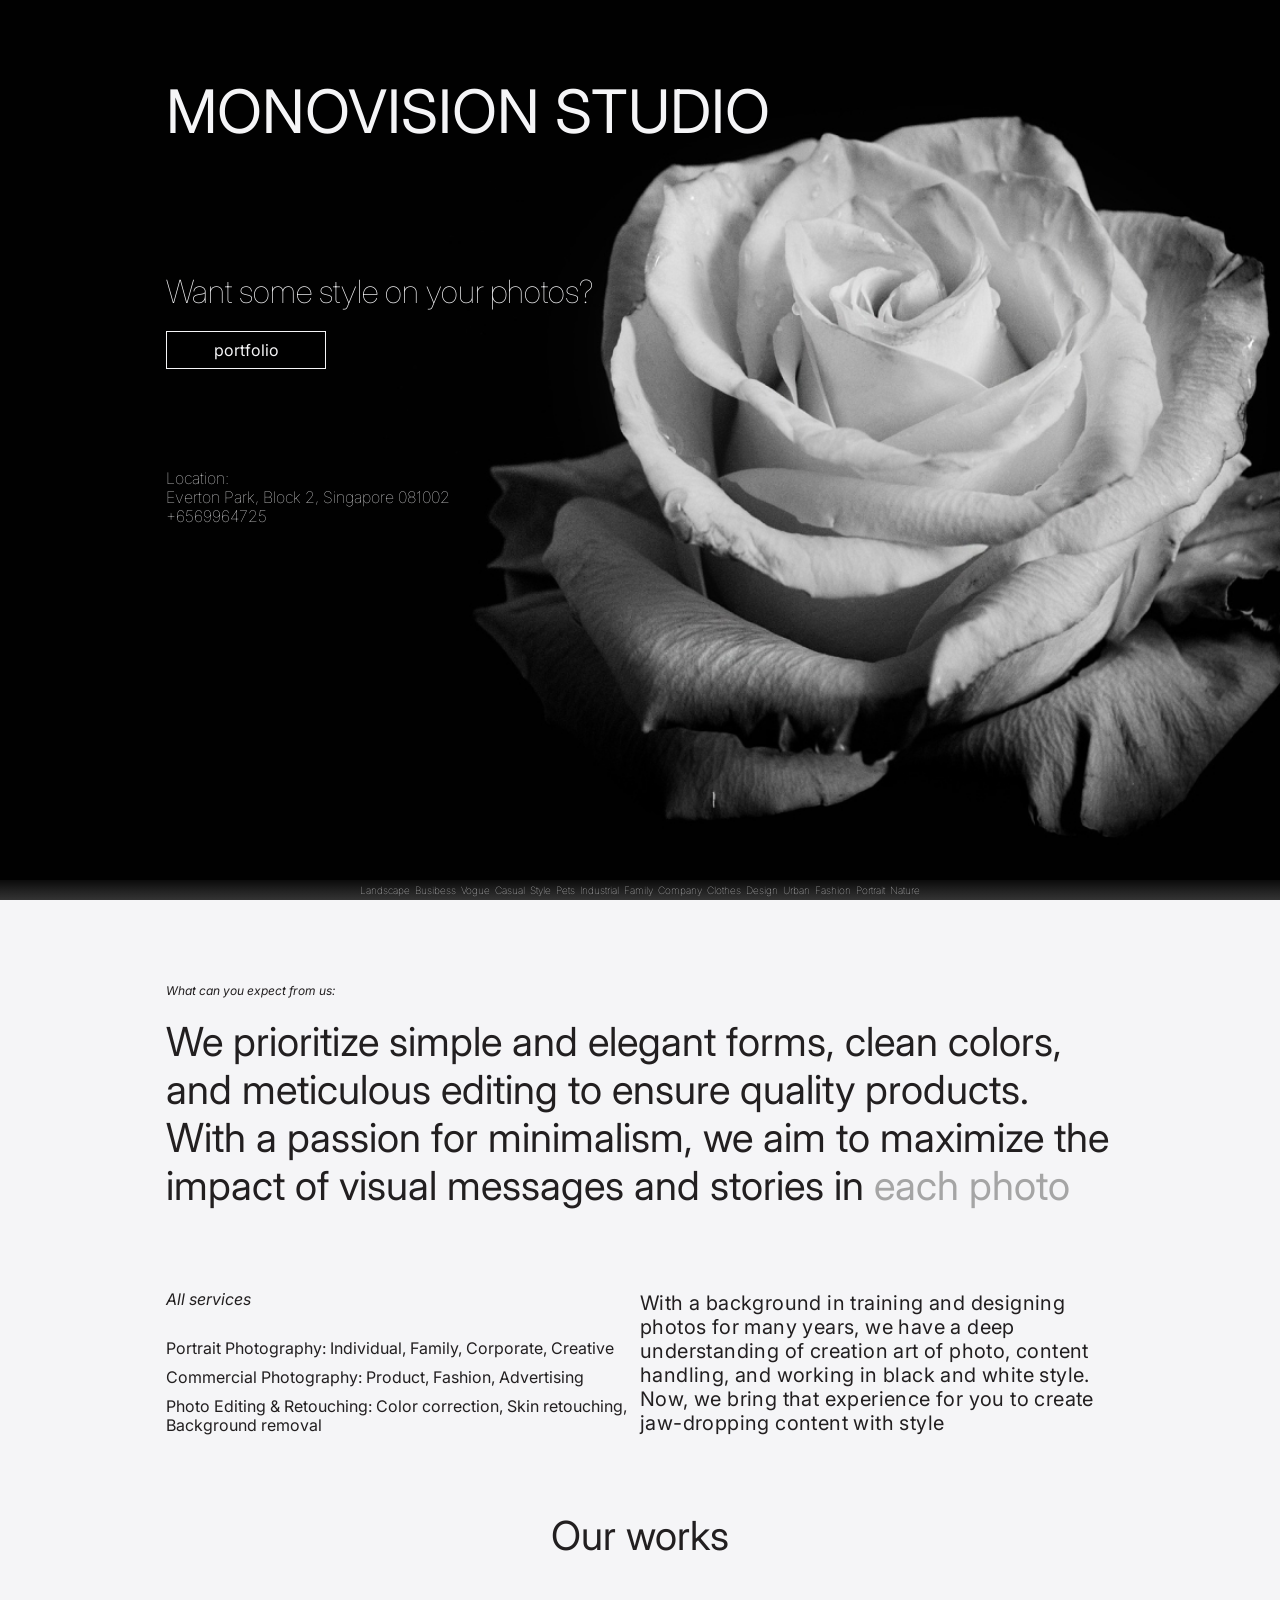
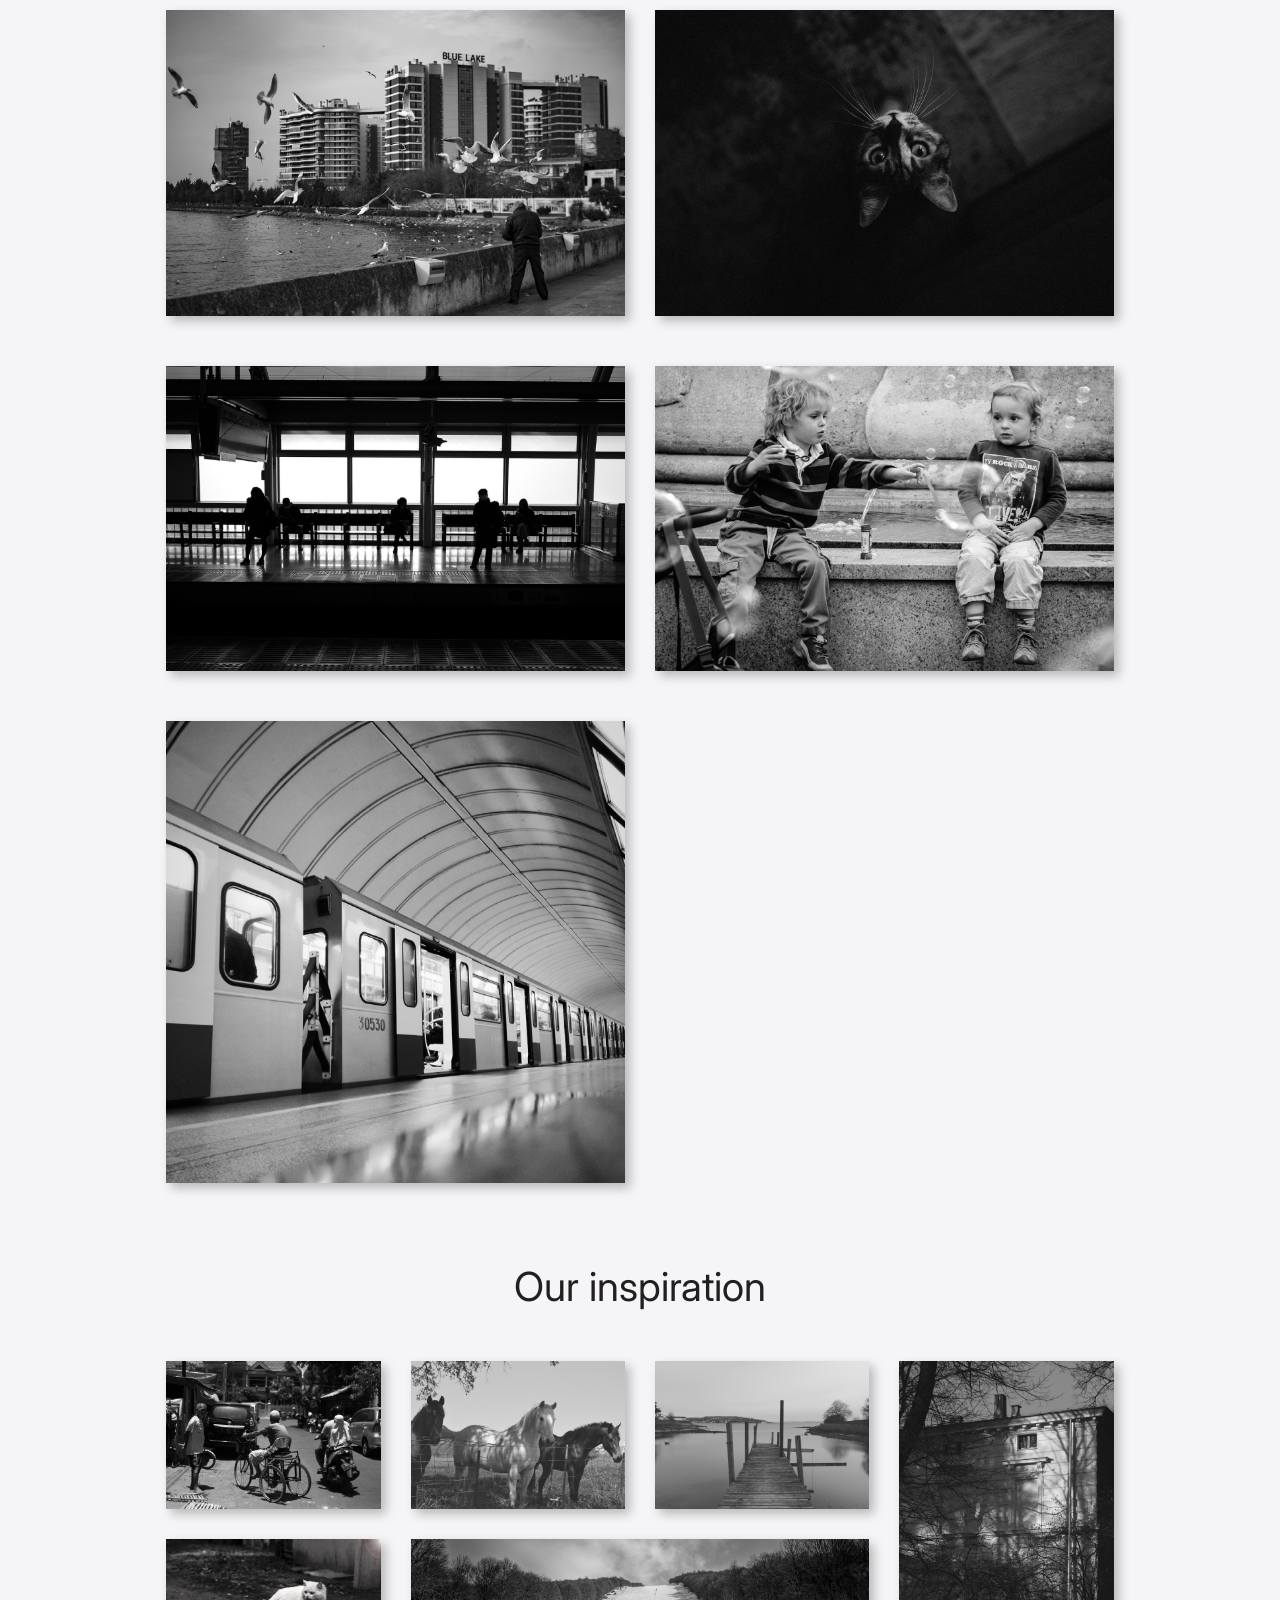
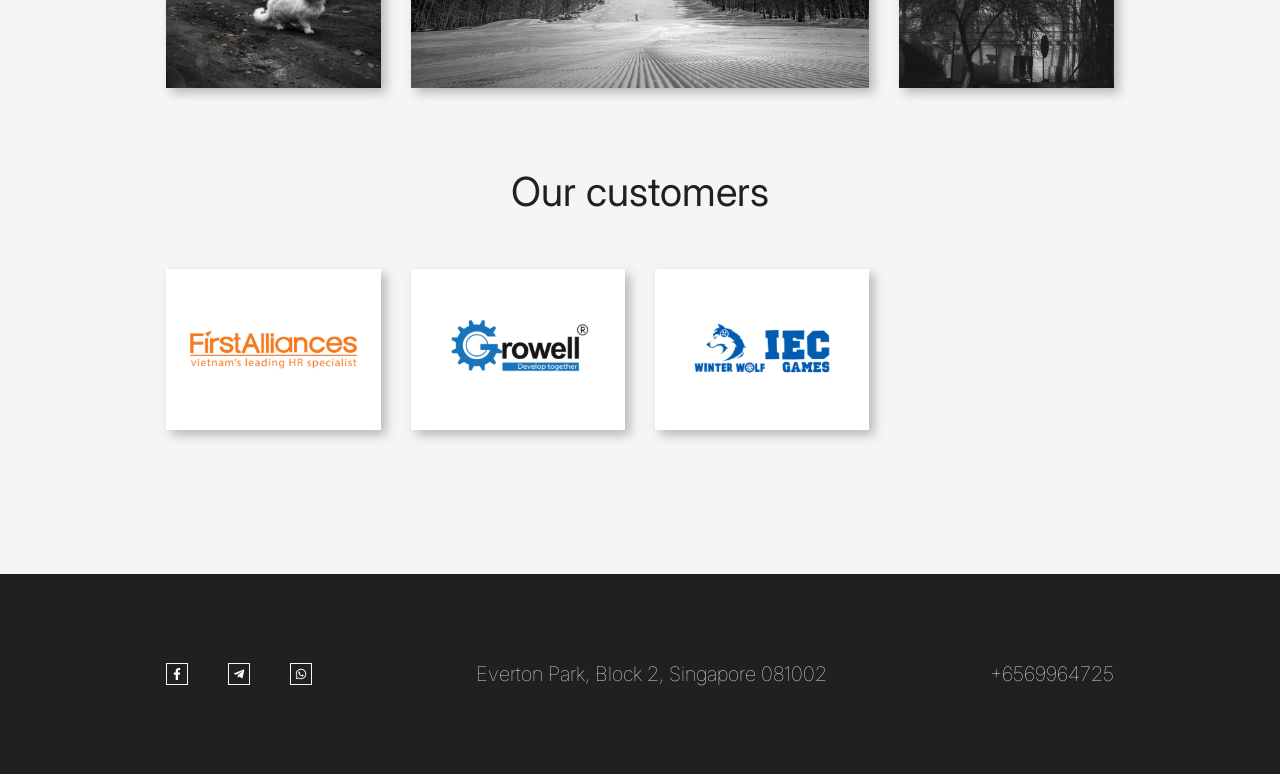
==== commit d4da83b2: "footer added" ====
--- a/src/index.html
+++ b/src/index.html
@@ -143,6 +143,27 @@
 					</div>
 				</div>
 			</section>
+			<footer class="footer">
+				<div class="container">
+					<div class="footer__flex-wrapper">
+						<div class="footer__social-media">
+							<a href="#" class="footer__social-media-frame">
+								<img src="icons/facebook.svg" alt="facebook" class="footer__social-media-logo">
+							</a>
+							<a href="#" class="footer__social-media-frame">
+								<img src="icons/tg.svg" alt="telegram" class="footer__social-media-logo">
+							</a>
+							<a href="#" class="footer__social-media-frame">
+								<img src="icons/whatsapp.svg" alt="whatsapp" class="footer__social-media-logo">
+							</a>
+						</div>
+					<address>
+						Everton Park, Block 2, Singapore 081002
+					</address>
+					<a href="tel:+6569964725" class="footer__number">+6569964725</a>
+					</div>
+				</div>
+			</footer>
 		</main>
 	</body>
-</html>
+</html>
--- a/src/css/style.css
+++ b/src/css/style.css
@@ -320,9 +320,66 @@
 
 	.customers__wrapper-img {
 		width: 100%;
+		cursor: pointer;
 	}
 
 	.customers__wrapper-item {
 		box-shadow: 5px 5px 10px rgba(0, 0, 0, 0.25);
 	}
+}
+
+footer {
+	background-color: var(--dark-color);
+
+	.footer__flex-wrapper {
+		display: flex;
+		justify-content: space-between;
+		align-items: center;
+		flex-wrap: wrap;
+
+		.footer__social-media {
+			display: flex;
+			justify-content: space-between;
+			align-items: center;
+			flex-wrap: wrap;
+			gap: 40px;
+			padding: 88px 0 88px 0;
+
+			.footer__social-media-frame {
+				display: flex;
+				justify-content: center;
+				align-items: center;
+				min-width: 22px;
+				min-height: 22px;
+				border: 1px solid var(--light-color);
+			}
+
+			.footer__social-media-logo {
+				width: 12px;
+				height: 12px;
+			}
+
+		}
+
+		address {
+			max-width: 386px;
+			font-style: normal;
+			font-weight: 100;
+			font-size: 20px;
+			line-height: 24px;
+			color: var(--light-color, #F5F5F7);
+			padding: 88px 0 88px 0;
+		}
+
+		.footer__number {
+			font-style: normal;
+			font-weight: 100;
+			font-size: 20px;
+			line-height: 24px;
+			color: var(--light-color, #F5F5F7);
+			text-decoration: none;
+			padding: 88px 0 88px 0;
+		}
+
+	}
 }
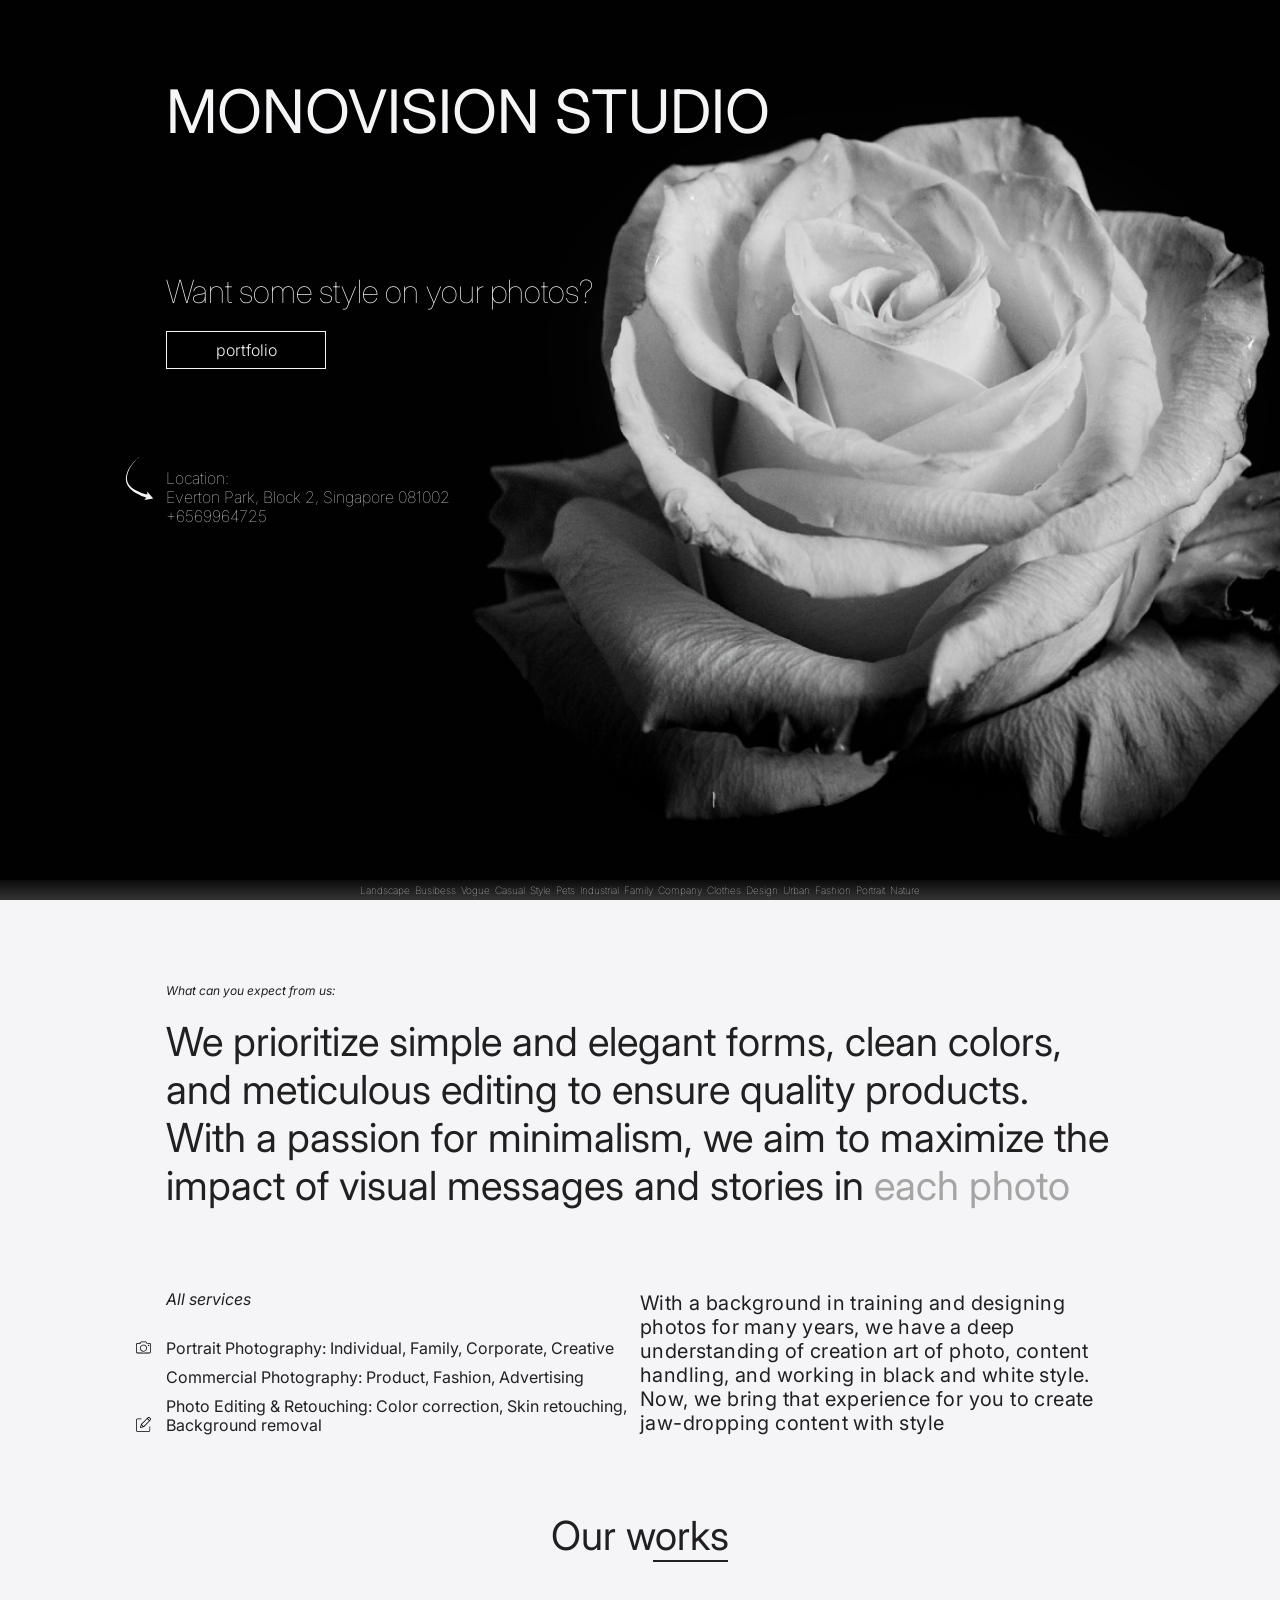
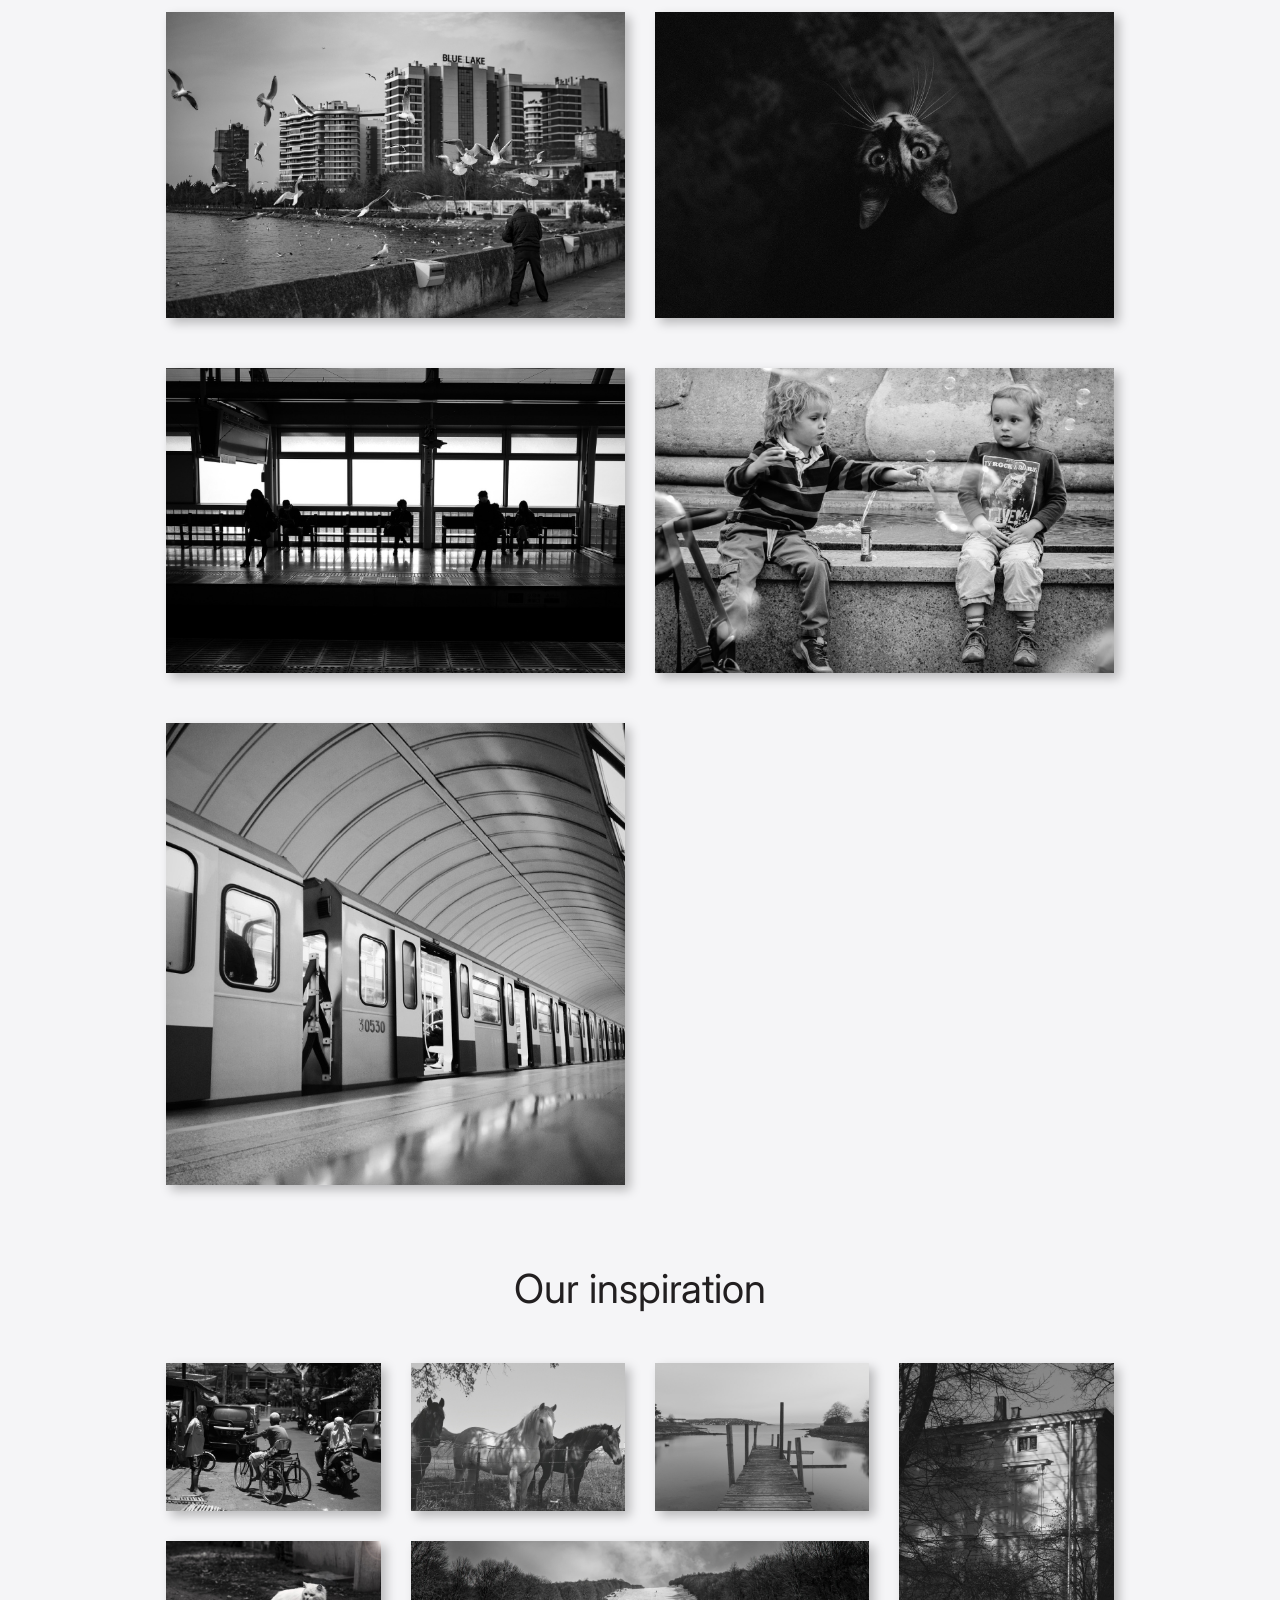
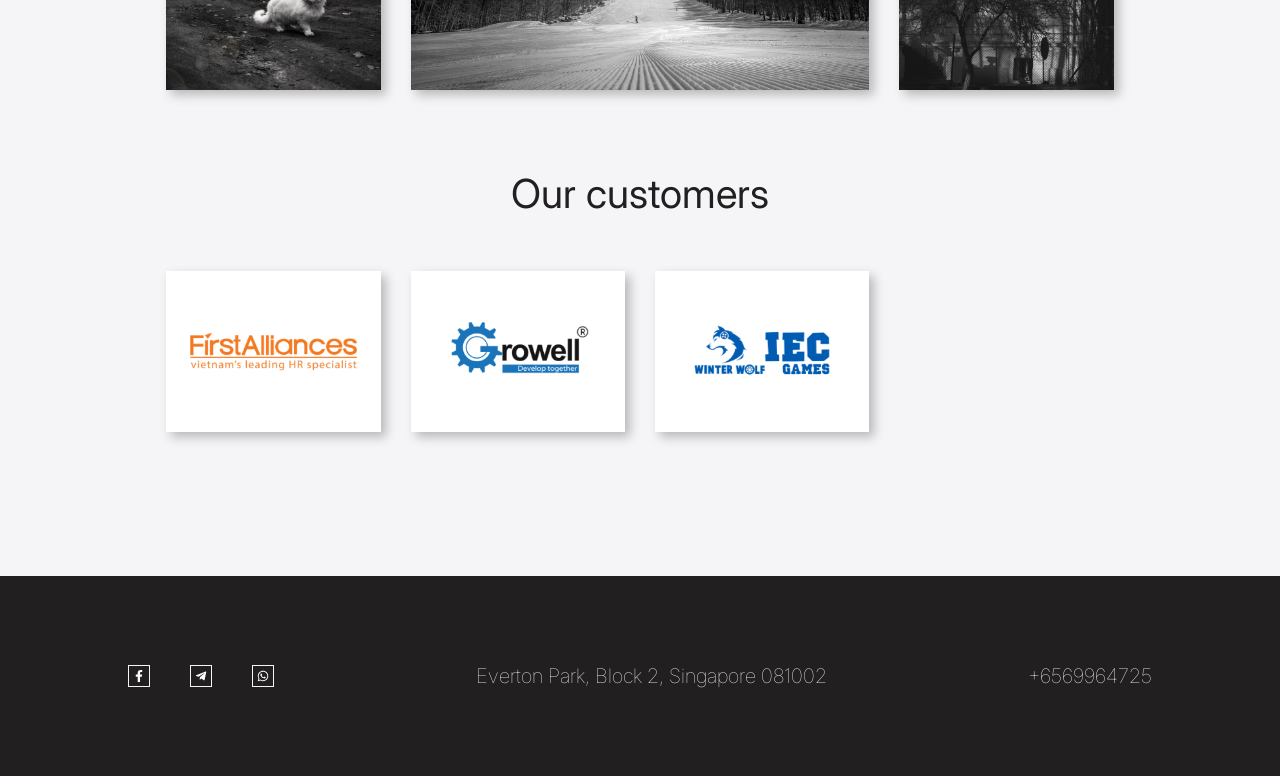
==== commit 4e6687a3: "added some extra css phantom elements and title strategy" ====
--- a/src/index.html
+++ b/src/index.html
@@ -86,9 +86,11 @@
 			</section>
 			<section class="works">
 				<div class="container">
+				<div class="title_wrapper">
 					<h2 class="works__title">
-						Our works
+					Our works
 					</h2>
+				</div>
 					<div class="works__templates">
 						<img src="img/works/bridge.jpg" alt="bridge" class="works__templates-pics">
 						<img src="img/works/cat.jpg" alt="cat" class="works__templates-pics">
@@ -144,7 +146,7 @@
 				</div>
 			</section>
 			<footer class="footer">
-				<div class="container">
+				<div class="footer__container">
 					<div class="footer__flex-wrapper">
 						<div class="footer__social-media">
 							<a href="#" class="footer__social-media-frame">
--- a/src/css/style.css
+++ b/src/css/style.css
@@ -72,6 +72,7 @@
 	}
 
 	.promo__address {
+		position: relative;
 		margin-top: 100px;
 		font-family: 'Inter';
 		font-style: normal;
@@ -87,6 +88,18 @@
 				line-height: 19px;
 				color: inherit;
 			}
+
+			&::before {
+				content: "";
+				display: block;
+				width: 40px;
+				height: 49px;
+				background: url('../icons/arrow.svg');
+				position: absolute;
+				left: -45px;
+				bottom: 23px;
+			}
+
 			a {
 				font-family: 'Inter';
 				font-style: normal;
@@ -112,14 +125,18 @@
 	padding: 3px 10px;
 	border: 1px solid var(--light-color, #F5F5F7);
 	font-size: 16px;
-	font-weight: Thin;
+	font-weight: 300;
 	color: var(--light-color, #F5F5F7);
 	background-color: #000;
 	cursor: pointer;
+	transition: all 0.3s ease-out;
 }
 
 .btn:hover {
-	border: 1px solid rgb(255, 168, 255);
+	filter: drop-shadow(5px 5px 10px rgba(255, 255, 255, 0.62));
+	font-style: normal;
+	font-weight: 600;
+	line-height: 19px;
 }
 
 .keywords {
@@ -138,6 +155,7 @@
 		rgba(255, 255, 255, 0.12) 50%,
 		rgba(255, 255, 255, 0.2) 100%
 	);
+
 	li {
 		list-style-type: none;
 		color: var(--light-color);
@@ -158,6 +176,8 @@
 		font-size: 12px;
 		line-height: 15px;
 		color: var(--dark-color);
+
+
 		}
 
 		.about__text {
@@ -206,6 +226,7 @@
 		ul {
 			margin-top: 20px;
 			padding-left: 0px;
+			position: relative;
 
 			li {
 				list-style-type: none;
@@ -215,6 +236,28 @@
 				font-size: 16px;
 				line-height: 19px;
 				color: var(--dark-color);
+
+				&:first-child::before {
+					content: "";
+					display: block;
+					width: 15px;
+					height: 15px;
+					background: url('../icons/camera.svg');
+					position: absolute;
+					left: -30px;
+					top: 11px;
+				}
+
+				&:nth-child(3)::before {
+					content: "";
+					display: block;
+					width: 15px;
+					height: 15px;
+					background: url('../icons/edit.svg');
+					position: absolute;
+					left: -30px;
+					bottom: 3px;
+				}
 			}
 		}
 
@@ -225,19 +268,28 @@
 	padding-top: 77px;
 	background-color: var(--light-color);
 
+	.title_wrapper {
+		margin: 0 auto;
+	}
+
 	.works__title {
+		margin: 0 auto;
+		width: 194px;
 		text-align: center;
 		font-style: normal;
 		font-weight: 400;
 		font-size: 40px;
 		line-height: 48px;
 		color: var(--dark-color);
-
-			/* span {
-				line-height: 48px;
-				color: var(--dark-color);
-				text-decoration: underline;
-			} */
+		
+			&:after {
+				content: "";
+				display: block;
+				margin-left: 110px;
+				width: 75px;
+				height: 2px;
+				background-color: var(--dark-color);
+			}
 	}
 
 	.works__templates {
@@ -330,6 +382,10 @@
 
 footer {
 	background-color: var(--dark-color);
+
+	.footer__container {
+		padding: 0 var(--footer-padding-inline);
+	}
 
 	.footer__flex-wrapper {
 		display: flex;
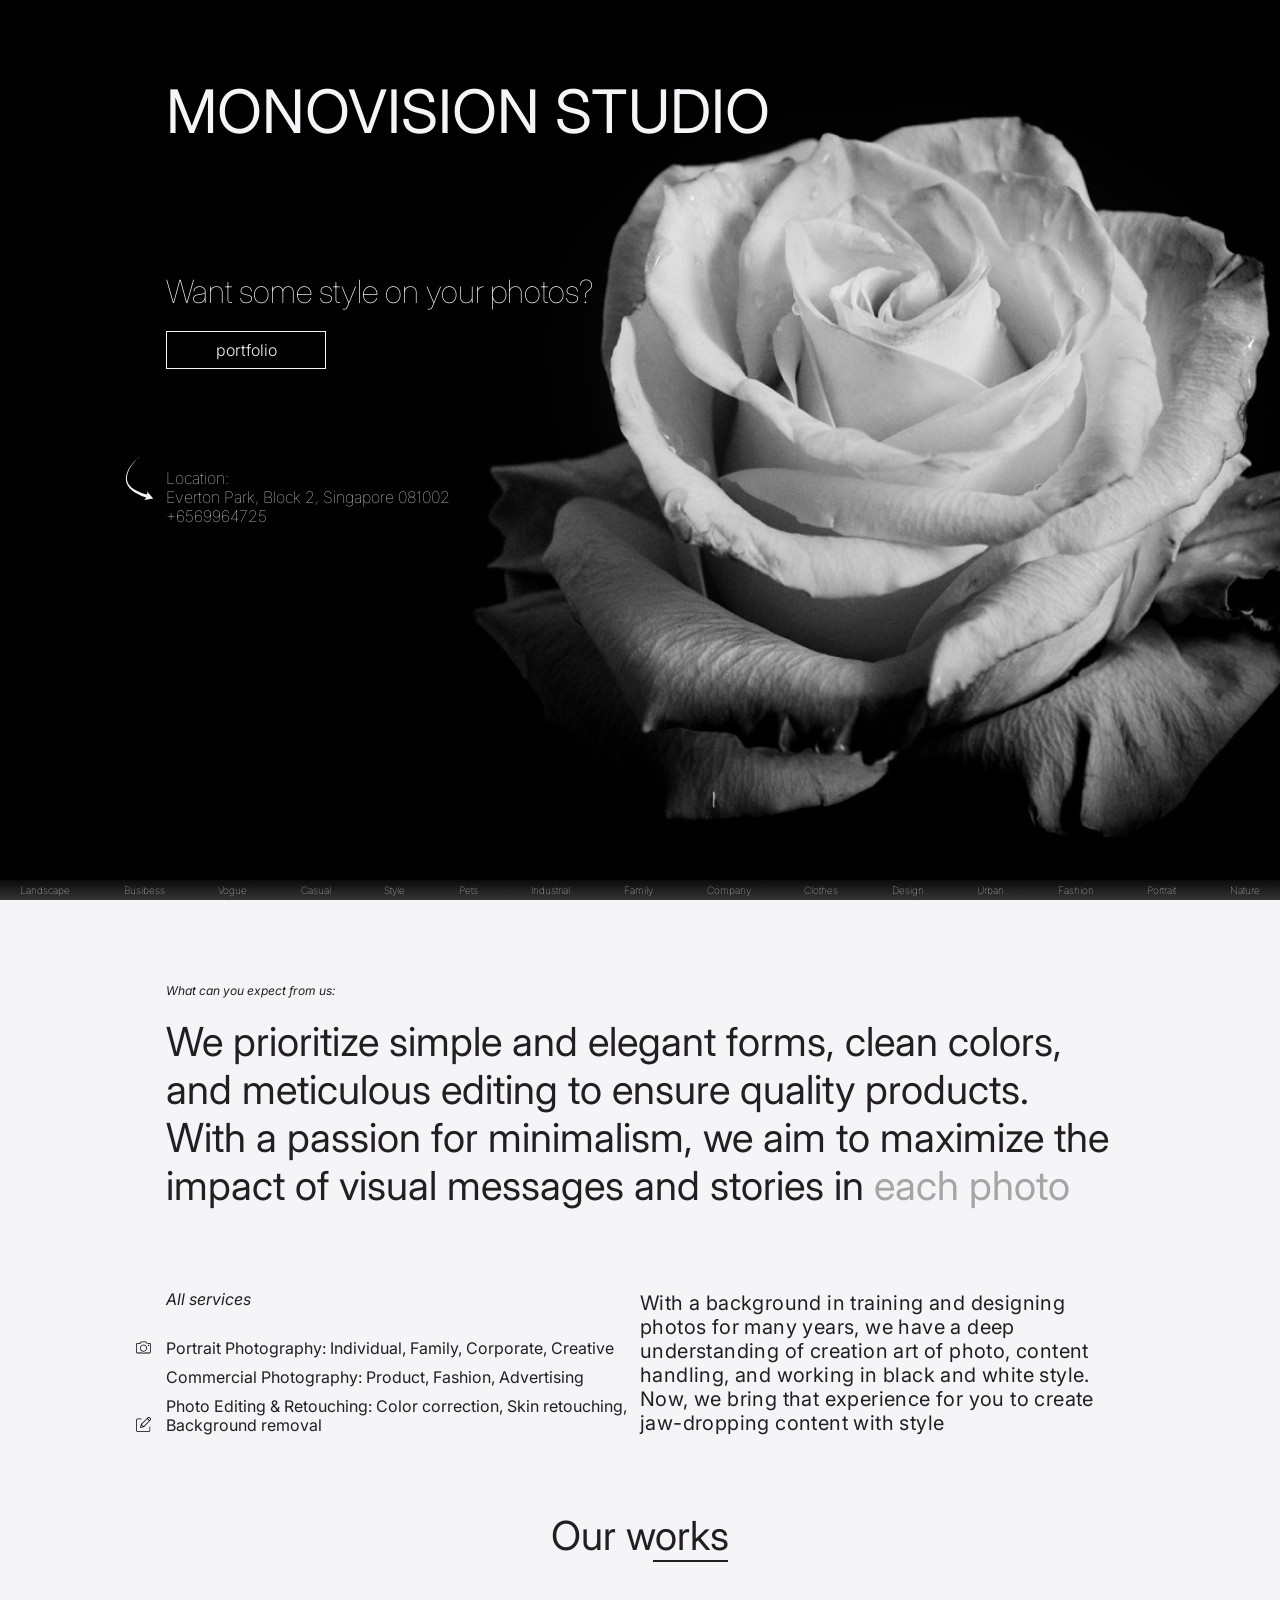
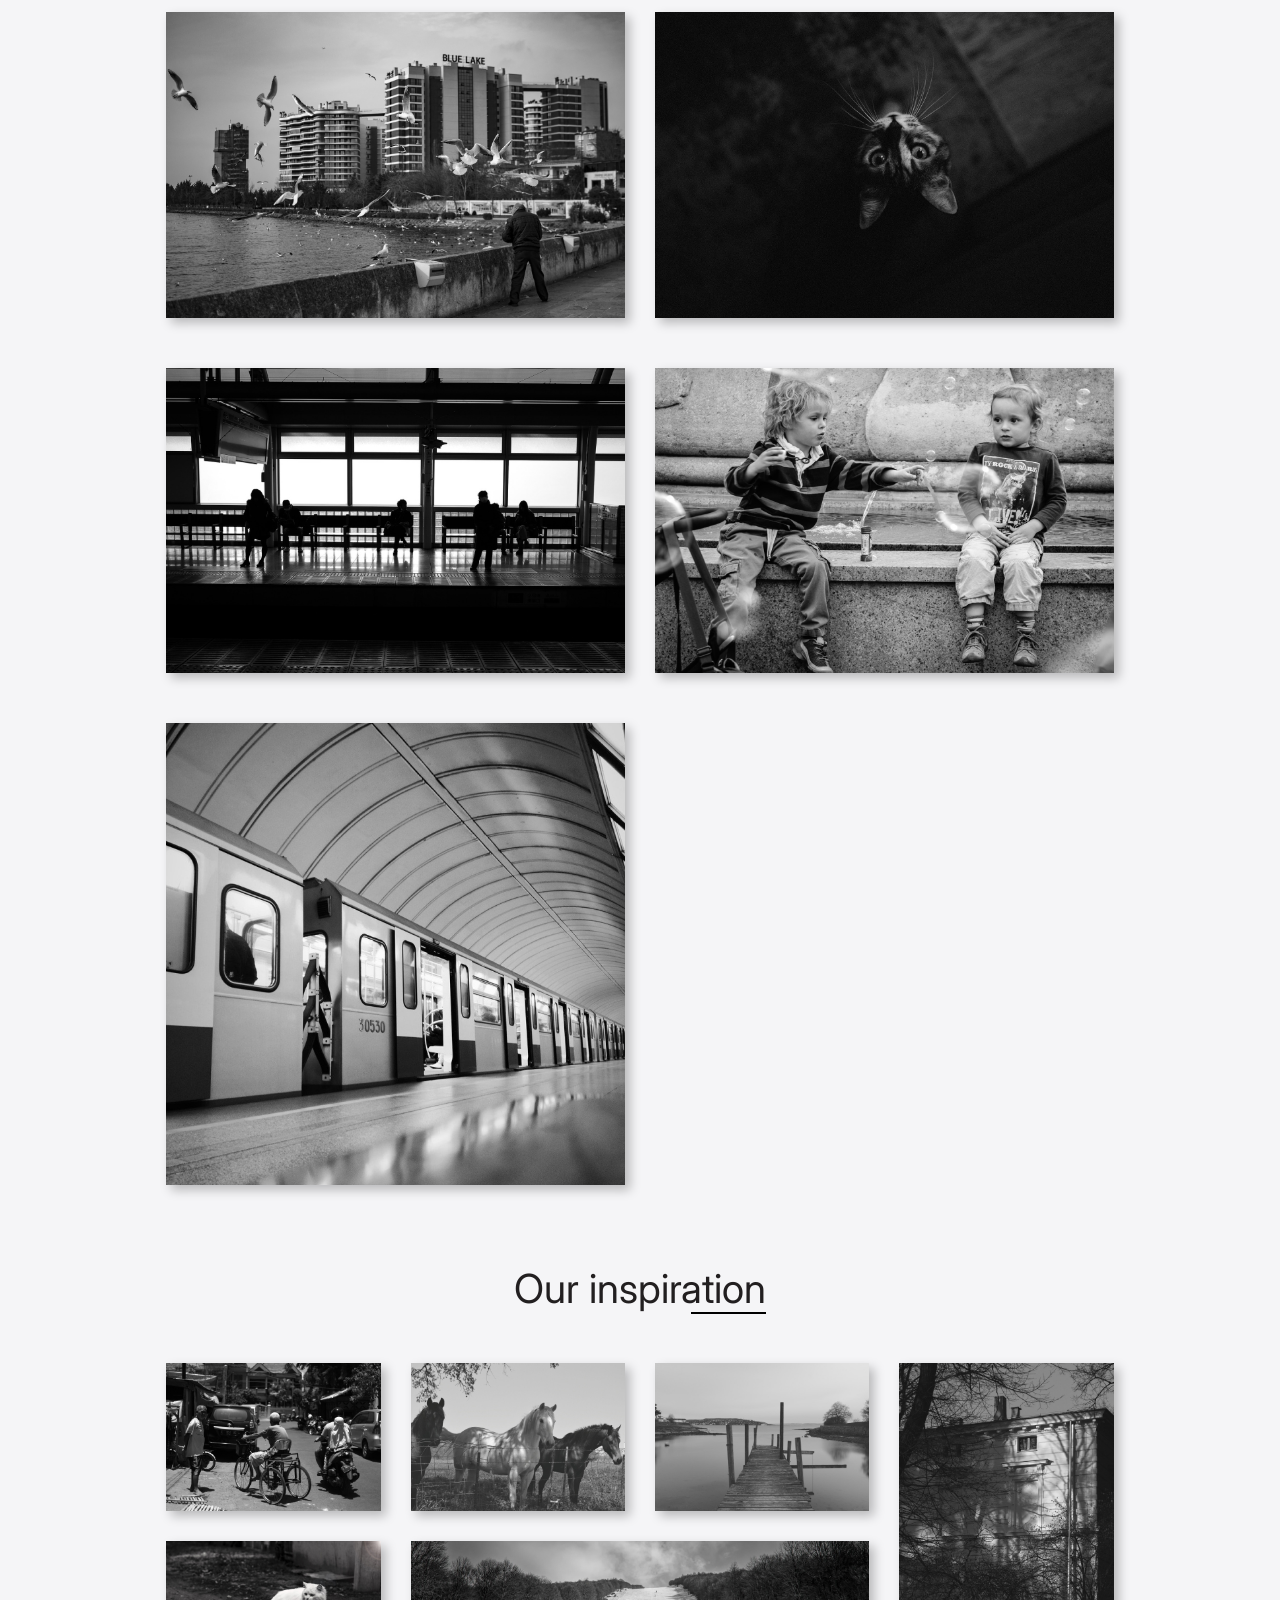
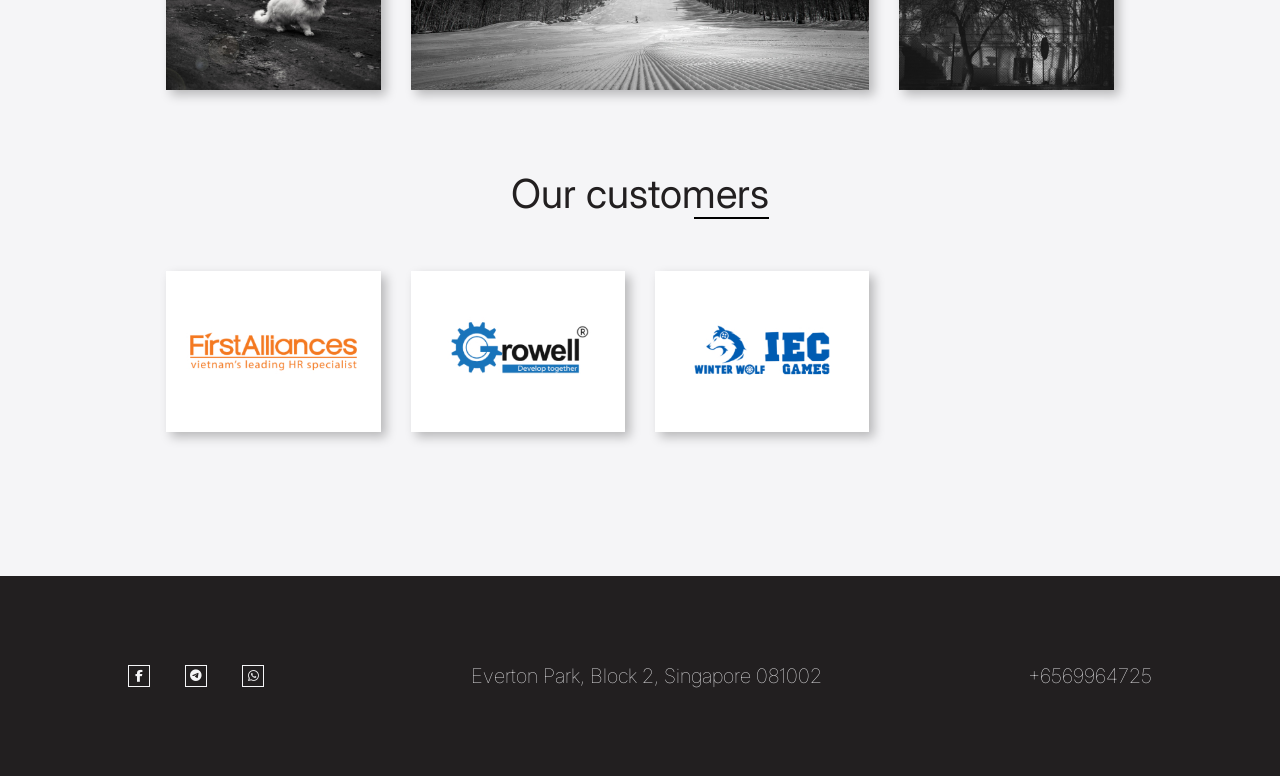
==== commit 89a4b4d4: "tablet version added + example, no footer" ====
--- a/src/index.html
+++ b/src/index.html
@@ -11,7 +11,10 @@
 			href="https://fonts.googleapis.com/css2?family=Inter:ital,opsz,wght@0,14..32,100..900;1,14..32,100..900&display=swap"
 			rel="stylesheet"
 		/>
+		<!-- <link rel="stylesheet" href="css/fontello.css"> -->
+		 <link rel="stylesheet" href="https://cdnjs.cloudflare.com/ajax/libs/font-awesome/6.5.0/css/all.min.css">
 		<link rel="stylesheet" href="css/style.css" />
+		<link rel="stylesheet" href="css/media.css">
 	</head>
 	<body>
 		<main>
@@ -103,7 +106,7 @@
 			<section class="inspiration">
 				<div class="container">
 					<h2 class="inspiration__title">
-						Our inspiration
+						<span>Our inspiration</span>
 					</h2>
 					<div class="inspiration__grid">
 						<div class="inspiration__grid-item">
@@ -130,7 +133,7 @@
 			<section class="customers">
 				<div class="container">
 					<h2 class="customers__title">
-						Our customers
+						<span>Our customers</span>
 					</h2>
 					<div class="customers__wrapper">
 						<div class="customers__wrapper-item">
@@ -150,14 +153,21 @@
 					<div class="footer__flex-wrapper">
 						<div class="footer__social-media">
 							<a href="#" class="footer__social-media-frame">
-								<img src="icons/facebook.svg" alt="facebook" class="footer__social-media-logo">
+								<!-- <img src="icons/facebook.svg" alt="facebook" class="footer__social-media-logo"> -->
+								 <!-- <span class="icon-facebook"></span> -->
+								  <i class="fa-brands fa-facebook-f"></i>
 							</a>
 							<a href="#" class="footer__social-media-frame">
-								<img src="icons/tg.svg" alt="telegram" class="footer__social-media-logo">
+								<!-- <img src="icons/tg.svg" alt="telegram" class="footer__social-media-logo"> -->
+								 <!-- <span class="icon-telegram"></span> -->
+								  <i class="fa-brands fa-telegram"></i>
 							</a>
 							<a href="#" class="footer__social-media-frame">
-								<img src="icons/whatsapp.svg" alt="whatsapp" class="footer__social-media-logo">
+								<!-- <img src="icons/whatsapp.svg" alt="whatsapp" class="footer__social-media-logo"> -->
+								 <!-- <span class="icon-whatsapp"></span> -->
+								  <i class="fa-brands fa-whatsapp"></i>
 							</a>
+							
 						</div>
 					<address>
 						Everton Park, Block 2, Singapore 081002
--- a/src/css/fontello.css
+++ b/src/css/fontello.css
@@ -0,0 +1,59 @@
+@font-face {
+  font-family: 'fontello';
+  src: url('../font/fontello.eot?96937520');
+  src: url('../font/fontello.eot?96937520#iefix') format('embedded-opentype'),
+       url('../font/fontello.woff2?96937520') format('woff2'),
+       url('../font/fontello.woff?96937520') format('woff'),
+       url('../font/fontello.ttf?96937520') format('truetype'),
+       url('../font/fontello.svg?96937520#fontello') format('svg');
+  font-weight: normal;
+  font-style: normal;
+}
+/* Chrome hack: SVG is rendered more smooth in Windozze. 100% magic, uncomment if you need it. */
+/* Note, that will break hinting! In other OS-es font will be not as sharp as it could be */
+/*
+@media screen and (-webkit-min-device-pixel-ratio:0) {
+  @font-face {
+    font-family: 'fontello';
+    src: url('../font/fontello.svg?96937520#fontello') format('svg');
+  }
+}
+*/
+[class^="icon-"]:before, [class*=" icon-"]:before {
+  font-family: "fontello";
+  font-style: normal;
+  font-weight: normal;
+  speak: never;
+
+  display: inline-block;
+  text-decoration: inherit;
+  width: 1em;
+  margin-right: .2em;
+  text-align: center;
+  /* opacity: .8; */
+
+  /* For safety - reset parent styles, that can break glyph codes*/
+  font-variant: normal;
+  text-transform: none;
+
+  /* fix buttons height, for twitter bootstrap */
+  line-height: 1em;
+
+  /* Animation center compensation - margins should be symmetric */
+  /* remove if not needed */
+  margin-left: .2em;
+
+  /* you can be more comfortable with increased icons size */
+  /* font-size: 120%; */
+
+  /* Font smoothing. That was taken from TWBS */
+  -webkit-font-smoothing: antialiased;
+  -moz-osx-font-smoothing: grayscale;
+
+  /* Uncomment for 3D effect */
+  /* text-shadow: 1px 1px 1px rgba(127, 127, 127, 0.3); */
+}
+
+.icon-facebook:before { content: '\f09a'; } /* '' */
+.icon-whatsapp:before { content: '\f232'; } /* '' */
+.icon-telegram:before { content: '\f2c6'; } /* '' */
--- a/src/css/style.css
+++ b/src/css/style.css
@@ -1,3 +1,5 @@
+/* @import url('media.css'); */
+
 h1,
 h2,
 h3,
@@ -48,69 +50,69 @@
 .promo {
 	position: relative;
 	min-height: 100vh;
-	background: url('../img/main_bg.jpg') center center / cover no-repeat;
+	background: url("../img/main_bg.jpg") center center / cover no-repeat;
 	padding-top: 75px;
-
-	.promo__title {
-		font-family: 'Inter';
-		font-style: normal;
-		font-weight: 400;
-		font-size: 60px;
-		line-height: 73px;
-		text-transform: uppercase;
-		color: var(--light-color, #f5f5f7);
-    }
-
-	.promo__subtitle{
-		padding-top: 124px;
-		font-family: 'Inter';
-		font-style: normal;
-		font-weight: 100;
-		font-size: 32px;
-		line-height: 39px;
-		color: var(--light-color, #F5F5F7);
-	}
-
-	.promo__address {
-		position: relative;
-		margin-top: 100px;
-		font-family: 'Inter';
-		font-style: normal;
-		font-weight: 100;
-		font-size: 16px;
-		line-height: 19px;
-		color: #F5F5F7;
-			address {
-				font-family: 'Inter';
-				font-style: normal;
-				font-weight: 100;
-				font-size: 16px;
-				line-height: 19px;
-				color: inherit;
-			}
-
-			&::before {
-				content: "";
-				display: block;
-				width: 40px;
-				height: 49px;
-				background: url('../icons/arrow.svg');
-				position: absolute;
-				left: -45px;
-				bottom: 23px;
-			}
-
-			a {
-				font-family: 'Inter';
-				font-style: normal;
-				font-weight: 100;
-				font-size: 16px;
-				line-height: 19px;
-				color: inherit;
-				text-decoration: none;
-			}
-	}
-
+}
+
+.promo__title {
+	font-family: "Inter", sans-serif;
+	font-style: normal;
+	font-weight: 400;
+	font-size: 60px;
+	line-height: 73px;
+	text-transform: uppercase;
+	color: var(--light-color, #f5f5f7);
+}
+
+.promo__subtitle {
+	padding-top: 124px;
+	font-family: "Inter", sans-serif;
+	font-style: normal;
+	font-weight: 100;
+	font-size: 32px;
+	line-height: 39px;
+	color: var(--light-color, #f5f5f7);
+}
+
+.promo__address {
+	position: relative;
+	margin-top: 100px;
+	font-family: "Inter", sans-serif;
+	font-style: normal;
+	font-weight: 100;
+	font-size: 16px;
+	line-height: 19px;
+	color: #f5f5f7;
+}
+
+.promo__address address {
+	font-family: "Inter", sans-serif;
+	font-style: normal;
+	font-weight: 100;
+	font-size: 16px;
+	line-height: 19px;
+	color: inherit;
+}
+
+.promo__address::before {
+	content: "";
+	display: block;
+	width: 40px;
+	height: 49px;
+	background: url("../icons/arrow.svg");
+	position: absolute;
+	left: -45px;
+	bottom: 23px;
+}
+
+.promo__address a {
+	font-family: "Inter", sans-serif;
+	font-style: normal;
+	font-weight: 100;
+	font-size: 16px;
+	line-height: 19px;
+	color: inherit;
+	text-decoration: none;
 }
 
 .btn {
@@ -123,10 +125,10 @@
 	width: 160px;
 	min-height: 38px;
 	padding: 3px 10px;
-	border: 1px solid var(--light-color, #F5F5F7);
+	border: 1px solid var(--light-color, #f5f5f7);
 	font-size: 16px;
 	font-weight: 300;
-	color: var(--light-color, #F5F5F7);
+	color: var(--light-color, #f5f5f7);
 	background-color: #000;
 	cursor: pointer;
 	transition: all 0.3s ease-out;
@@ -155,287 +157,315 @@
 		rgba(255, 255, 255, 0.12) 50%,
 		rgba(255, 255, 255, 0.2) 100%
 	);
-
-	li {
-		list-style-type: none;
-		color: var(--light-color);
-		font-size: 10px;
-		font-weight: 100;
-		line-height: 12px;
-	}
-	
+}
+
+.keywords li {
+	list-style-type: none;
+	color: var(--light-color);
+	font-size: 10px;
+	font-weight: 100;
+	line-height: 12px;
 }
 
 .about {
 	background-color: var(--light-color);
 	padding-top: 83px;
-
-		.about__title {
-		font-style: italic;
-		font-weight: 400;
-		font-size: 12px;
-		line-height: 15px;
-		color: var(--dark-color);
-
-
-		}
-
-		.about__text {
-		padding-top: 20px;
-		max-width: 1100px;
-		min-height: 192px;
-		font-style: normal;
-		font-weight: 400;
-		font-size: 40px;
-		line-height: 48px;
-		color: var(--dark-color);
-
-			span {
-				color: #A5A5A5;
-			}
-		}
-
-	.about__services-types {
-		padding-top: 80px;
-		display: flex;
-		justify-content: space-between;
-
-		.about__services {
-			max-width: 50%;
-		}
-
-		.about__services-text {
-			max-width: 50%;
-			align-self: end;
-			font-style: normal;
-			font-weight: 400;
-			font-size: 20px;
-			line-height: 24px;
-			letter-spacing: 0.02em;
-			color: var(--dark-color)
-		}
-
-		.about__services__subtitle {
-			font-style: italic;
-			font-weight: 400;
-			font-size: 16px;
-			line-height: 19px;
-			color: var(--dark-color);
-		}
-
-		ul {
-			margin-top: 20px;
-			padding-left: 0px;
-			position: relative;
-
-			li {
-				list-style-type: none;
-				padding-top: 10px;
-				font-style: normal;
-				font-weight: 400;
-				font-size: 16px;
-				line-height: 19px;
-				color: var(--dark-color);
-
-				&:first-child::before {
-					content: "";
-					display: block;
-					width: 15px;
-					height: 15px;
-					background: url('../icons/camera.svg');
-					position: absolute;
-					left: -30px;
-					top: 11px;
-				}
-
-				&:nth-child(3)::before {
-					content: "";
-					display: block;
-					width: 15px;
-					height: 15px;
-					background: url('../icons/edit.svg');
-					position: absolute;
-					left: -30px;
-					bottom: 3px;
-				}
-			}
-		}
-
-	}
+}
+
+.about__title {
+	font-style: italic;
+	font-weight: 400;
+	font-size: 12px;
+	line-height: 15px;
+	color: var(--dark-color);
+}
+
+.about__text {
+	padding-top: 20px;
+	max-width: 1100px;
+	min-height: 192px;
+	font-style: normal;
+	font-weight: 400;
+	font-size: 40px;
+	line-height: 48px;
+	color: var(--dark-color);
+}
+
+.about__text span {
+	color: #a5a5a5;
+}
+
+.about__services-types {
+	padding-top: 80px;
+	display: flex;
+	justify-content: space-between;
+}
+
+.about__services-types .about__services {
+	max-width: 50%;
+}
+
+.about__services-types .about__services-text {
+	max-width: 50%;
+	align-self: end;
+	font-style: normal;
+	font-weight: 400;
+	font-size: 20px;
+	line-height: 24px;
+	letter-spacing: 0.02em;
+	color: var(--dark-color);
+}
+
+.about__services-types .about__services-text::selection {
+	background-color: rgba(143, 139, 139, 0.62);
+}
+
+.about__services-types .about__services__subtitle {
+	font-style: italic;
+	font-weight: 400;
+	font-size: 16px;
+	line-height: 19px;
+	color: var(--dark-color);
+}
+
+.about__services-types ul {
+	margin-top: 20px;
+	padding-left: 0;
+	position: relative;
+}
+
+.about__services-types ul li {
+	list-style-type: none;
+	padding-top: 10px;
+	font-style: normal;
+	font-weight: 400;
+	font-size: 16px;
+	line-height: 19px;
+	color: var(--dark-color);
+}
+
+.about__services-types ul li:first-child::before {
+	content: "";
+	display: block;
+	width: 15px;
+	height: 15px;
+	background: url("../icons/camera.svg");
+	position: absolute;
+	left: -30px;
+	top: 11px;
+}
+
+.about__services-types ul li:nth-child(3)::before {
+	content: "";
+	display: block;
+	width: 15px;
+	height: 15px;
+	background: url("../icons/edit.svg");
+	position: absolute;
+	left: -30px;
+	bottom: 3px;
 }
 
 .works {
 	padding-top: 77px;
 	background-color: var(--light-color);
-
-	.title_wrapper {
-		margin: 0 auto;
-	}
-
-	.works__title {
-		margin: 0 auto;
-		width: 194px;
-		text-align: center;
-		font-style: normal;
-		font-weight: 400;
-		font-size: 40px;
-		line-height: 48px;
-		color: var(--dark-color);
-		
-			&:after {
-				content: "";
-				display: block;
-				margin-left: 110px;
-				width: 75px;
-				height: 2px;
-				background-color: var(--dark-color);
-			}
-	}
-
-	.works__templates {
-		margin-top: 50px;
-		display: grid;
-		grid-template-columns: repeat(2, minmax(auto, 1fr));
-		grid-template-rows: repeat(auto-fill, 1fr);
-		column-gap: 30px;
-		row-gap: 50px;
-
-		.works__templates-pics {
-			width: 100%;
-			box-shadow: 5px 5px 10px rgba(0, 0, 0, 0.25);
-		}
-	}
+}
+
+.works .title_wrapper {
+	margin: 0 auto;
+}
+
+.works__title {
+	margin: 0 auto;
+	width: 194px;
+	text-align: center;
+	font-style: normal;
+	font-weight: 400;
+	font-size: 40px;
+	line-height: 48px;
+	color: var(--dark-color);
+}
+
+.works__title::after {
+	content: "";
+	display: block;
+	margin-left: 110px;
+	width: 75px;
+	height: 2px;
+	background-color: var(--dark-color);
+}
+
+.works__templates {
+	margin-top: 50px;
+	display: grid;
+	grid-template-columns: repeat(2, minmax(auto, 1fr));
+	grid-template-rows: repeat(auto-fill, 1fr);
+	column-gap: 30px;
+	row-gap: 50px;
+}
+
+.works__templates .works__templates-pics {
+	width: 100%;
+	box-shadow: 5px 5px 10px rgba(0, 0, 0, 0.25);
 }
 
 .inspiration {
 	background-color: var(--light-color);
-
-	.inspiration__title {
-		padding-top: 80px;
-		text-align: center;
-		font-style: normal;
-		font-weight: 400;
-		font-size: 40px;
-		line-height: 48px;
-		color: var(--dark-color);
-	}
-
-	.inspiration__grid {
-		margin-top: 50px;
-		display: grid;
-		grid-template-columns: repeat(4, minmax(auto, 1fr));
-		grid-template-rows: minmax(auto, 1fr);
-		grid-auto-rows: minmax(auto, 1fr);
-		gap: 30px;
-	}
-
-	.inspiration__grid-img {
-		width: 100%;
-		height: 100%;
-		box-shadow: 5px 5px 10px rgba(0, 0, 0, 0.25);
-		object-fit: cover;
-	}
-
-	.wide {
-		grid-column: 2 / span 2;
-		grid-row: 2;
-	}
-
-	.tall {
-		grid-column: 4;
-		grid-row: 1 / span 2;
-	}
-
+}
+
+.inspiration__title {
+	padding-top: 80px;
+	text-align: center;
+	font-style: normal;
+	font-weight: 400;
+	font-size: 40px;
+	line-height: 48px;
+	color: var(--dark-color);
+}
+
+.inspiration__title span {
+	position: relative;
+}
+
+.inspiration__title span::after {
+	content: "";
+	display: block;
+	position: absolute;
+	bottom: -1px;
+	right: 0;
+	width: 75px;
+	height: 2px;
+	background-color: #000;
+}
+
+.inspiration__grid {
+	margin-top: 50px;
+	display: grid;
+	grid-template-columns: repeat(4, minmax(auto, 1fr));
+	grid-template-rows: minmax(auto, 1fr);
+	grid-auto-rows: minmax(auto, 1fr);
+	gap: 30px;
+}
+
+.inspiration__grid-img {
+	width: 100%;
+	height: 100%;
+	box-shadow: 5px 5px 10px rgba(0, 0, 0, 0.25);
+	object-fit: cover;
+}
+
+.wide {
+	grid-column: 2 / span 2;
+	grid-row: 2;
+}
+
+.tall {
+	grid-column: 4;
+	grid-row: 1 / span 2;
 }
 
 .customers {
 	background-color: var(--light-color);
 	padding: 80px 0 144px 0;
-
-	.customers__title {
-		text-align: center;
-		font-style: normal;
-		font-weight: 400;
-		font-size: 40px;
-		line-height: 48px;
-		color: var(--dark-color);
-	}
-
-	.customers__wrapper {
-		padding-top: 53px;
-		display: grid;
-		grid-template-columns: repeat(4, minmax(auto, 1fr));
-		grid-auto-columns: minmax(auto, 1fr);
-		grid-auto-rows: minmax(auto, 1fr);
-		gap: 30px;
-	}
-
-	.customers__wrapper-img {
-		width: 100%;
-		cursor: pointer;
-	}
-
-	.customers__wrapper-item {
-		box-shadow: 5px 5px 10px rgba(0, 0, 0, 0.25);
-	}
+}
+
+.customers__title {
+	text-align: center;
+	font-style: normal;
+	font-weight: 400;
+	font-size: 40px;
+	line-height: 48px;
+	color: var(--dark-color);
+}
+
+.customers__title span {
+	position: relative;
+}
+
+.customers__title span::after {
+	content: "";
+	display: block;
+	position: absolute;
+	bottom: -1px;
+	right: 0;
+	width: 75px;
+	height: 2px;
+	background-color: #000;
+}
+
+.customers__wrapper {
+	padding-top: 53px;
+	display: grid;
+	grid-template-columns: repeat(4, minmax(auto, 1fr));
+	grid-auto-columns: minmax(auto, 1fr);
+	grid-auto-rows: minmax(auto, 1fr);
+	gap: 30px;
+}
+
+.customers__wrapper-img {
+	width: 100%;
+	cursor: pointer;
+}
+
+.customers__wrapper-item {
+	box-shadow: 5px 5px 10px rgba(0, 0, 0, 0.25);
 }
 
 footer {
 	background-color: var(--dark-color);
-
-	.footer__container {
-		padding: 0 var(--footer-padding-inline);
-	}
-
-	.footer__flex-wrapper {
-		display: flex;
-		justify-content: space-between;
-		align-items: center;
-		flex-wrap: wrap;
-
-		.footer__social-media {
-			display: flex;
-			justify-content: space-between;
-			align-items: center;
-			flex-wrap: wrap;
-			gap: 40px;
-			padding: 88px 0 88px 0;
-
-			.footer__social-media-frame {
-				display: flex;
-				justify-content: center;
-				align-items: center;
-				min-width: 22px;
-				min-height: 22px;
-				border: 1px solid var(--light-color);
-			}
-
-			.footer__social-media-logo {
-				width: 12px;
-				height: 12px;
-			}
-
-		}
-
-		address {
-			max-width: 386px;
-			font-style: normal;
-			font-weight: 100;
-			font-size: 20px;
-			line-height: 24px;
-			color: var(--light-color, #F5F5F7);
-			padding: 88px 0 88px 0;
-		}
-
-		.footer__number {
-			font-style: normal;
-			font-weight: 100;
-			font-size: 20px;
-			line-height: 24px;
-			color: var(--light-color, #F5F5F7);
-			text-decoration: none;
-			padding: 88px 0 88px 0;
-		}
-
-	}
+}
+
+.footer__container {
+	padding: 0 var(--footer-padding-inline);
+}
+
+.footer__flex-wrapper {
+	display: flex;
+	justify-content: space-between;
+	align-items: center;
+	flex-wrap: wrap;
+}
+
+.footer__social-media {
+	display: flex;
+	justify-content: space-between;
+	align-items: center;
+	flex-wrap: wrap;
+	gap: 35px;
+	padding: 88px 0 88px 0;
+}
+
+.footer__social-media-frame {
+	display: flex;
+	justify-content: center;
+	align-items: center;
+	width: 22px;
+	height: 22px;
+	border: 1px solid var(--light-color);
+	text-decoration: none;
+}
+
+.footer__social-media-frame i {
+	color: var(--light-color);
+	font-size: 12px;
+}
+
+.footer__flex-wrapper address {
+	max-width: 386px;
+	font-style: normal;
+	font-weight: 100;
+	font-size: 20px;
+	line-height: 24px;
+	color: var(--light-color, #f5f5f7);
+	padding: 88px 0 88px 0;
+}
+
+.footer__number {
+	font-style: normal;
+	font-weight: 100;
+	font-size: 20px;
+	line-height: 24px;
+	color: var(--light-color, #f5f5f7);
+	text-decoration: none;
+	padding: 88px 0 88px 0;
 }
--- a/src/css/media.css
+++ b/src/css/media.css
@@ -0,0 +1,72 @@
+@media (max-width: 1440px) {
+  .keywords {
+    padding: 0 20px;
+  }
+}
+
+@media (max-width: 768px) {
+
+  :root {
+	 --container-padding-inline: 6%;
+	 --footer-padding-inline: 6%;
+  }
+
+  .keywords li {
+   display: none;
+  }
+
+  .keywords li:nth-child(-n +9) {
+   display: list-item;
+  }
+
+  .promo__title {
+    font-size: 48px;
+  }
+  
+ .promo__address::before {
+   left: -40px;
+ }
+
+ .about__text {
+	max-width: 676px;
+	min-height: 116px;
+	font-size: 24px;
+  line-height: 29px;
+}
+
+.about__services-types {
+  flex-direction: column;
+  justify-content: start;
+}
+
+.about__services-types .about__services-text {
+  padding-top: 40px;
+  max-width: 100%;
+}
+
+.about__services {
+  min-width: 100%;
+}
+
+.inspiration__grid {
+	margin-top: 43px;
+	display: grid;
+	grid-template-columns: repeat(2, minmax(auto, 1fr));
+	column-gap: 20px;
+  row-gap: 30px;
+}
+
+.tall {
+	grid-column: 2;
+	grid-row: 2 / span 2;
+}
+
+.wide {
+	grid-column: 1 / span 2;
+  grid-row: 4;
+}
+
+
+
+
+}
